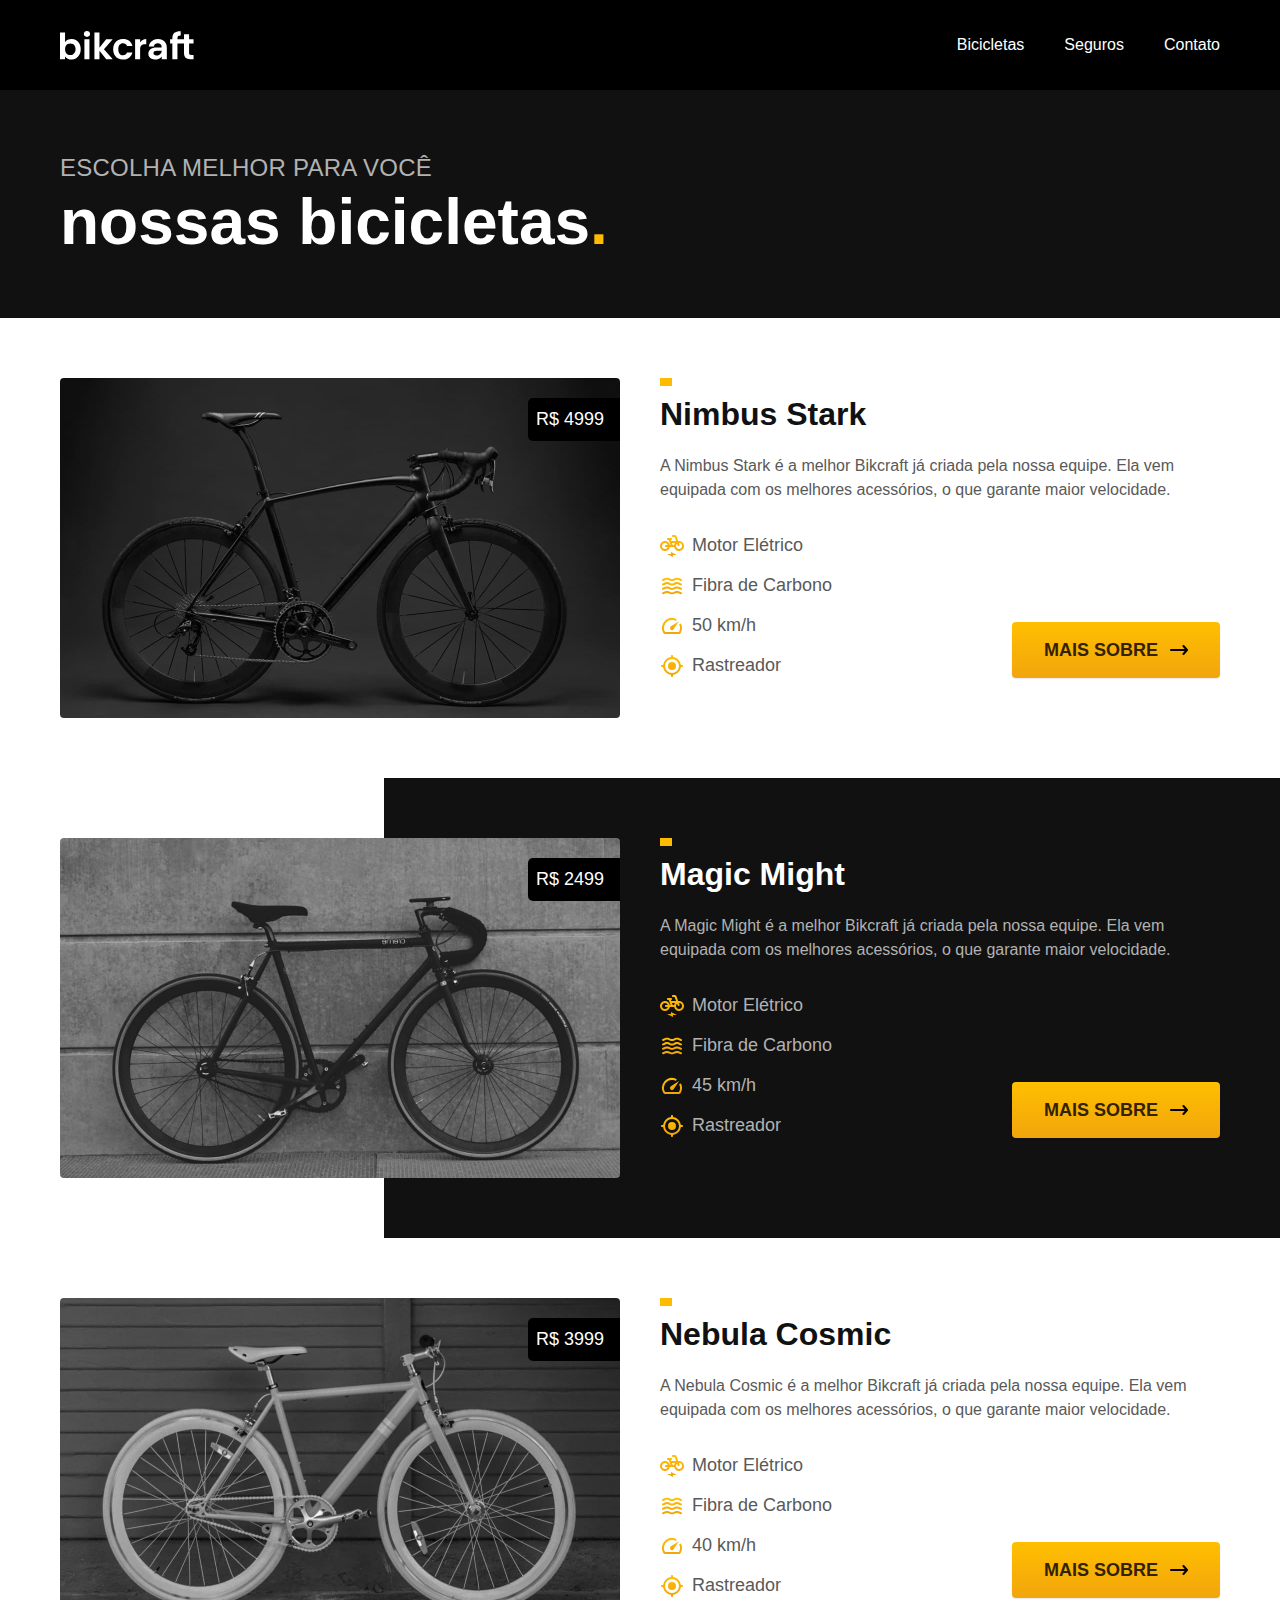
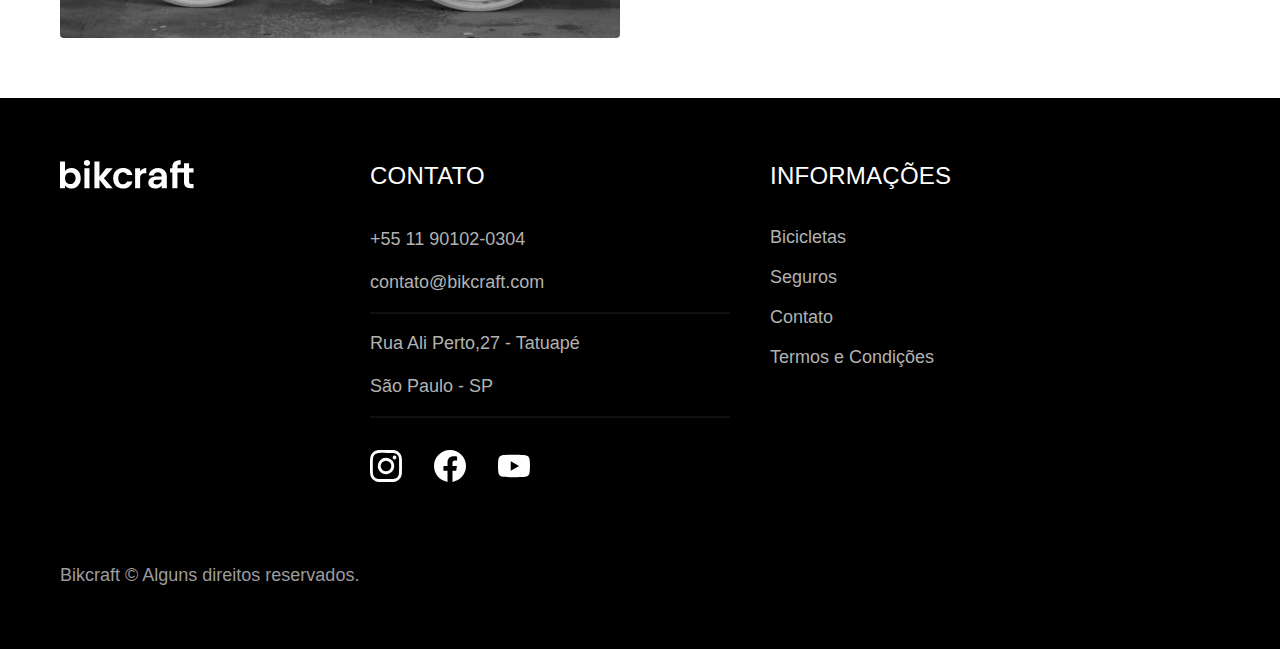
==== bicicletas.html @ 6459005c "pág bicicletas" ====
<!DOCTYPE html>

<html lang="pt-br">

<head>
  <meta charset="UTF-8">
  <meta name="viewport" content="width=device-width, initial-scale=1.0">

  <title>Bicicletas | Bickraft</title>
  <meta name="description" content="Bicicletas.">

  <link rel="stylesheet" href="./css/style.css">
  <!-- 
  <link rel="preconnect" href="https://fonts.googleapis.com">
<link rel="preconnect" href="https://fonts.gstatic.com" crossorigin>
<link href="https://fonts.googleapis.com/css2?family=Merriweather:ital,wght@1,900&family=Poppins:wght@400;600&family=Roboto:wght@400;500&display=swap" rel="stylesheet"> -->
</head>

<body id="bicicletas">
  <header class="header-bg">
    <div class="header container">
      <a href="./index.html">
        <img src="./img/bikcraft.svg" alt="Bikcraft">
      </a>

      <nav aria-label="primaria">
        <ul class="header-menu cor-0">
          <li><a href="./bicicletas.html">Bicicletas</a></li>
          <li><a href="./seguros.html">Seguros</a></li>
          <li><a href="./contato.html">Contato</a></li>
        </ul>
      </nav>
    </div>
  </header>

  <main>
    <div class="titulo-bg">
      <div class="titulo container">
        <p class="font-2-l-b cor-5">Escolha melhor para você</p>
        <h1 class="font-1-xxl cor-0">nossas bicicletas<span class="cor-p1">.</span></h1>
      </div>
    </div>

    <div class="bicicletas container">
      <div class="bicicletas-imagem">
        <img src="./img/bicicletas/nimbus.jpg" alt="bicicleta preta">
        <span class="font-2-m cor-0">R$ 4999</span>
      </div>
      <div class="bicicletas-conteudo">
        <h2 class="font-1-xl">Nimbus Stark</h2>
        <p class="font-2-s cor-8">A Nimbus Stark é a melhor Bikcraft já criada pela nossa equipe. Ela vem equipada com os melhores acessórios, o que garante maior velocidade. </p>
        <ul class="font-1-m cor-8">
          <li><img src="./img/icones/eletrica.svg" alt="">Motor Elétrico</li>
          <li><img src="./img/icones/carbono.svg" alt="">Fibra de Carbono</li>
          <li><img src="./img/icones/velocidade.svg" alt="">50 km/h</li>
          <li><img src="./img/icones/rastreador.svg" alt="">Rastreador</li>
        </ul>
        <a class="botao seta" href="./bicicletas/nimbus.html">Mais Sobre</a>
      </div>
    </div>

    <div class="bicicletas-bg">
      <div class="bicicletas container">
        <div class="bicicletas-imagem">
          <img src="./img/bicicletas/magic.jpg" alt="bicicleta preta">
          <span class="font-2-m cor-0">R$ 2499</span>
        </div>
        <div class="bicicletas-conteudo">
          <h2 class="font-1-xl cor-0">Magic Might</h2>
          <p class="font-2-s cor-5">A Magic Might é a melhor Bikcraft já criada pela nossa equipe. Ela vem equipada com os melhores acessórios, o que garante maior velocidade. </p>
          <ul class="font-1-m cor-5">
            <li><img src="./img/icones/eletrica.svg" alt="">Motor Elétrico</li>
            <li><img src="./img/icones/carbono.svg" alt="">Fibra de Carbono</li>
            <li><img src="./img/icones/velocidade.svg" alt="">45 km/h</li>
            <li><img src="./img/icones/rastreador.svg" alt="">Rastreador</li>
          </ul>
          <a class="botao seta" href="./bicicletas/magic.html">Mais Sobre</a>
        </div>
      </div>
    </div>

    <div class="bicicletas container">
      <div class="bicicletas-imagem">
        <img src="./img/bicicletas/nebula.jpg" alt="bicicleta preta">
        <span class="font-2-m cor-0">R$ 3999</span>
      </div>
      <div class="bicicletas-conteudo">
        <h2 class="font-1-xl">Nebula Cosmic</h2>
        <p class="font-2-s cor-8">A Nebula Cosmic é a melhor Bikcraft já criada pela nossa equipe. Ela vem equipada com os melhores acessórios, o que garante maior velocidade. </p>
        <ul class="font-1-m cor-8">
          <li><img src="./img/icones/eletrica.svg" alt="">Motor Elétrico</li>
          <li><img src="./img/icones/carbono.svg" alt="">Fibra de Carbono</li>
          <li><img src="./img/icones/velocidade.svg" alt="">40 km/h</li>
          <li><img src="./img/icones/rastreador.svg" alt="">Rastreador</li>
        </ul>
        <a class="botao seta" href="./bicicletas/nebula.html">Mais Sobre</a>
      </div>
    </div>

  </main>

  <footer class="footer-bg">
    <div class="footer container">
      <img src="./img/bikcraft.svg" alt="Bikcraft">
      <div class="footer-contato">
        <h3 class="font-2-l-b cor-0">Contato</h3>
        <ul class="font-2-m cor-5">
          <li><a href="tel:+5511901020304">+55 11 90102-0304</a></li>
          <li><a href="mailto:contato@bikcraft.com">contato@bikcraft.com</a></li>
          <li>Rua Ali Perto,27 - Tatuapé</li>
          <li>São Paulo - SP</li>
        </ul>
        <div class="footer-redes">
          <a href="./">
            <img src="./img/redes/instagram.svg" alt="Instagram">
          </a>
          <a href="./">
            <img src="./img/redes/facebook.svg" alt="Facebook">
          </a>
          <a href="./">
            <img src="./img/redes/youtube.svg" alt="Youtube">
          </a>
        </div>
      </div>
      <div class="footer-informacoes">
        <h3 class="font-2-l-b cor-0">Informações</h3>
        <nav>
          <ul class="font-1-m cor-5">
            <li><a href="./bicicletas.html">Bicicletas</a></li>
            <li><a href="./seguros.html">Seguros</a></li>
            <li><a href="./contato.html">Contato</a></li>
            <li><a href="./termos.html">Termos e Condições</a></li>
          </ul>
        </nav>
      </div>
      <p class="footer-copy font-2-m cor-6">Bikcraft © Alguns direitos reservados.</p>
    </div>
  </footer>
</body>

</html>
---- css/style.css ----
@import "./global/global.css";
@import "./utilidades/tipografia.css";
@import "./utilidades/cores.css";

@import "./global/header.css";
@import "./global/footer.css";

/* Utilidades */
@import "./utilidades/componentes.css";

/* Home */
@import "./home/introducao.css";
@import "./home/tecnologia.css";
@import "./home/parceiros.css";
@import "./home/depoimento.css";

/* Bicicletas */
@import "./bicicletas/bicicletas-lista.css";
@import "./bicicletas/bicicletas.css";

/* Seguros */
@import "./seguros/seguros.css";

/* Termos */
@import "./termos/termos.css";
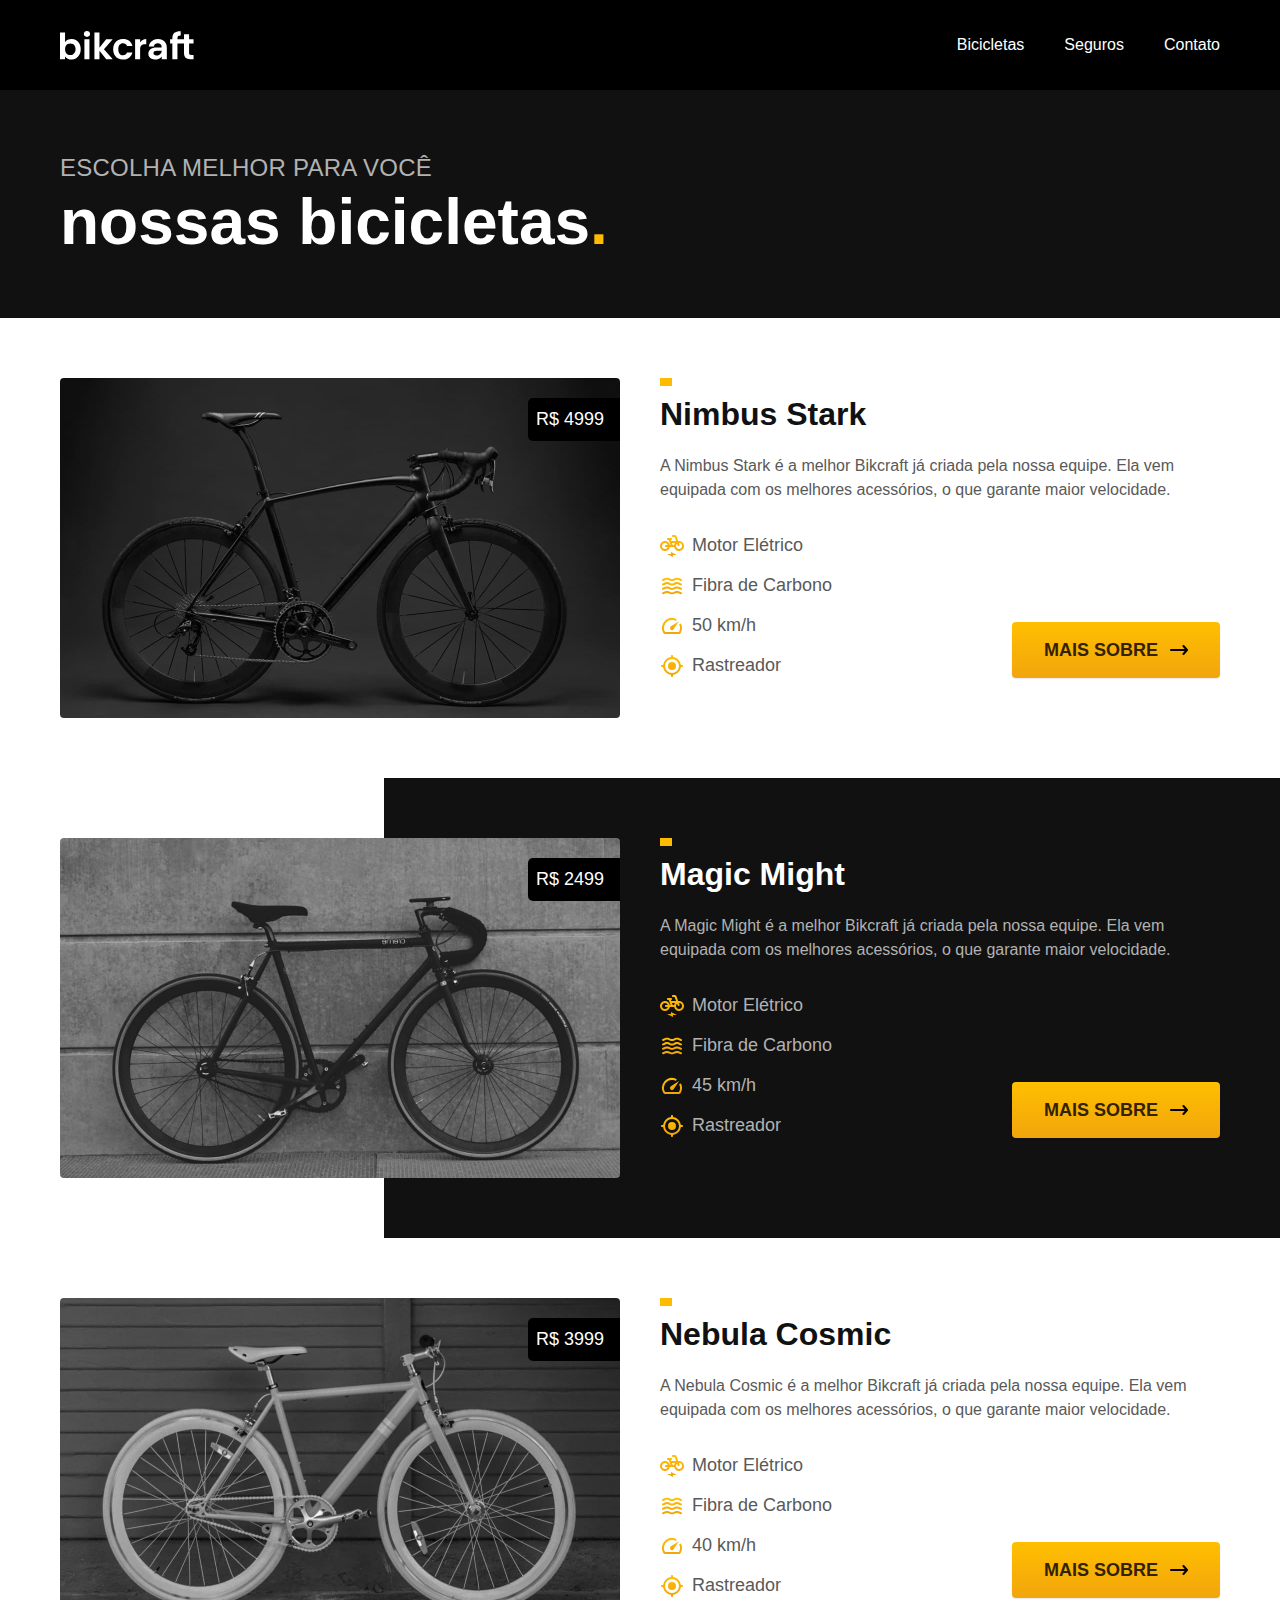
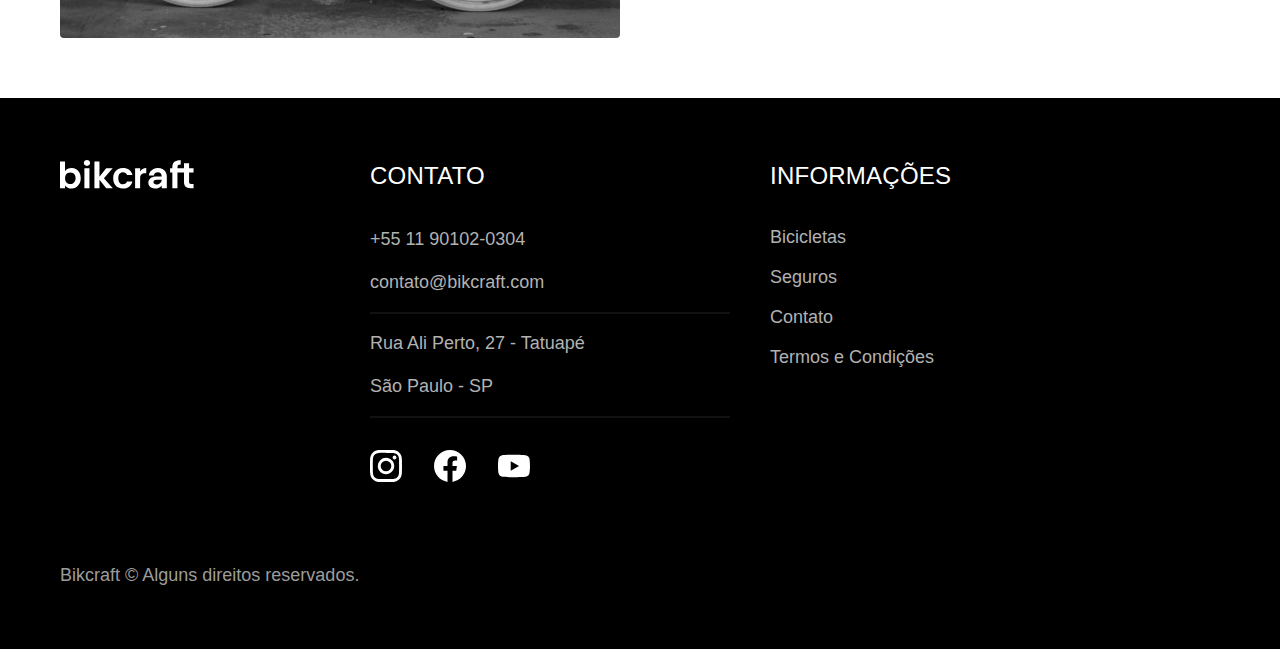
==== commit a3fa7d54: "pag contato + contato.css" ====
--- a/bicicletas.html
+++ b/bicicletas.html
@@ -107,7 +107,7 @@
         <ul class="font-2-m cor-5">
           <li><a href="tel:+5511901020304">+55 11 90102-0304</a></li>
           <li><a href="mailto:contato@bikcraft.com">contato@bikcraft.com</a></li>
-          <li>Rua Ali Perto,27 - Tatuapé</li>
+          <li>Rua Ali Perto, 27 - Tatuapé</li>
           <li>São Paulo - SP</li>
         </ul>
         <div class="footer-redes">
--- a/css/style.css
+++ b/css/style.css
@@ -7,6 +7,7 @@
 
 /* Utilidades */
 @import "./utilidades/componentes.css";
+@import "./utilidades/formulario.css";
 
 /* Home */
 @import "./home/introducao.css";
@@ -18,8 +19,18 @@
 @import "./bicicletas/bicicletas-lista.css";
 @import "./bicicletas/bicicletas.css";
 
+/* Bicicleta */
+@import "./bicicleta/bicicleta.css";
+@import "./bicicleta/seguro.css";
+
 /* Seguros */
 @import "./seguros/seguros.css";
+@import "./seguros/vantagens.css";
+@import "./seguros/perguntas.css";
+
+/* Contato */
+@import "./contato/contato.css";
+@import "./contato/lojas.css";
 
 /* Termos */
 @import "./termos/termos.css";
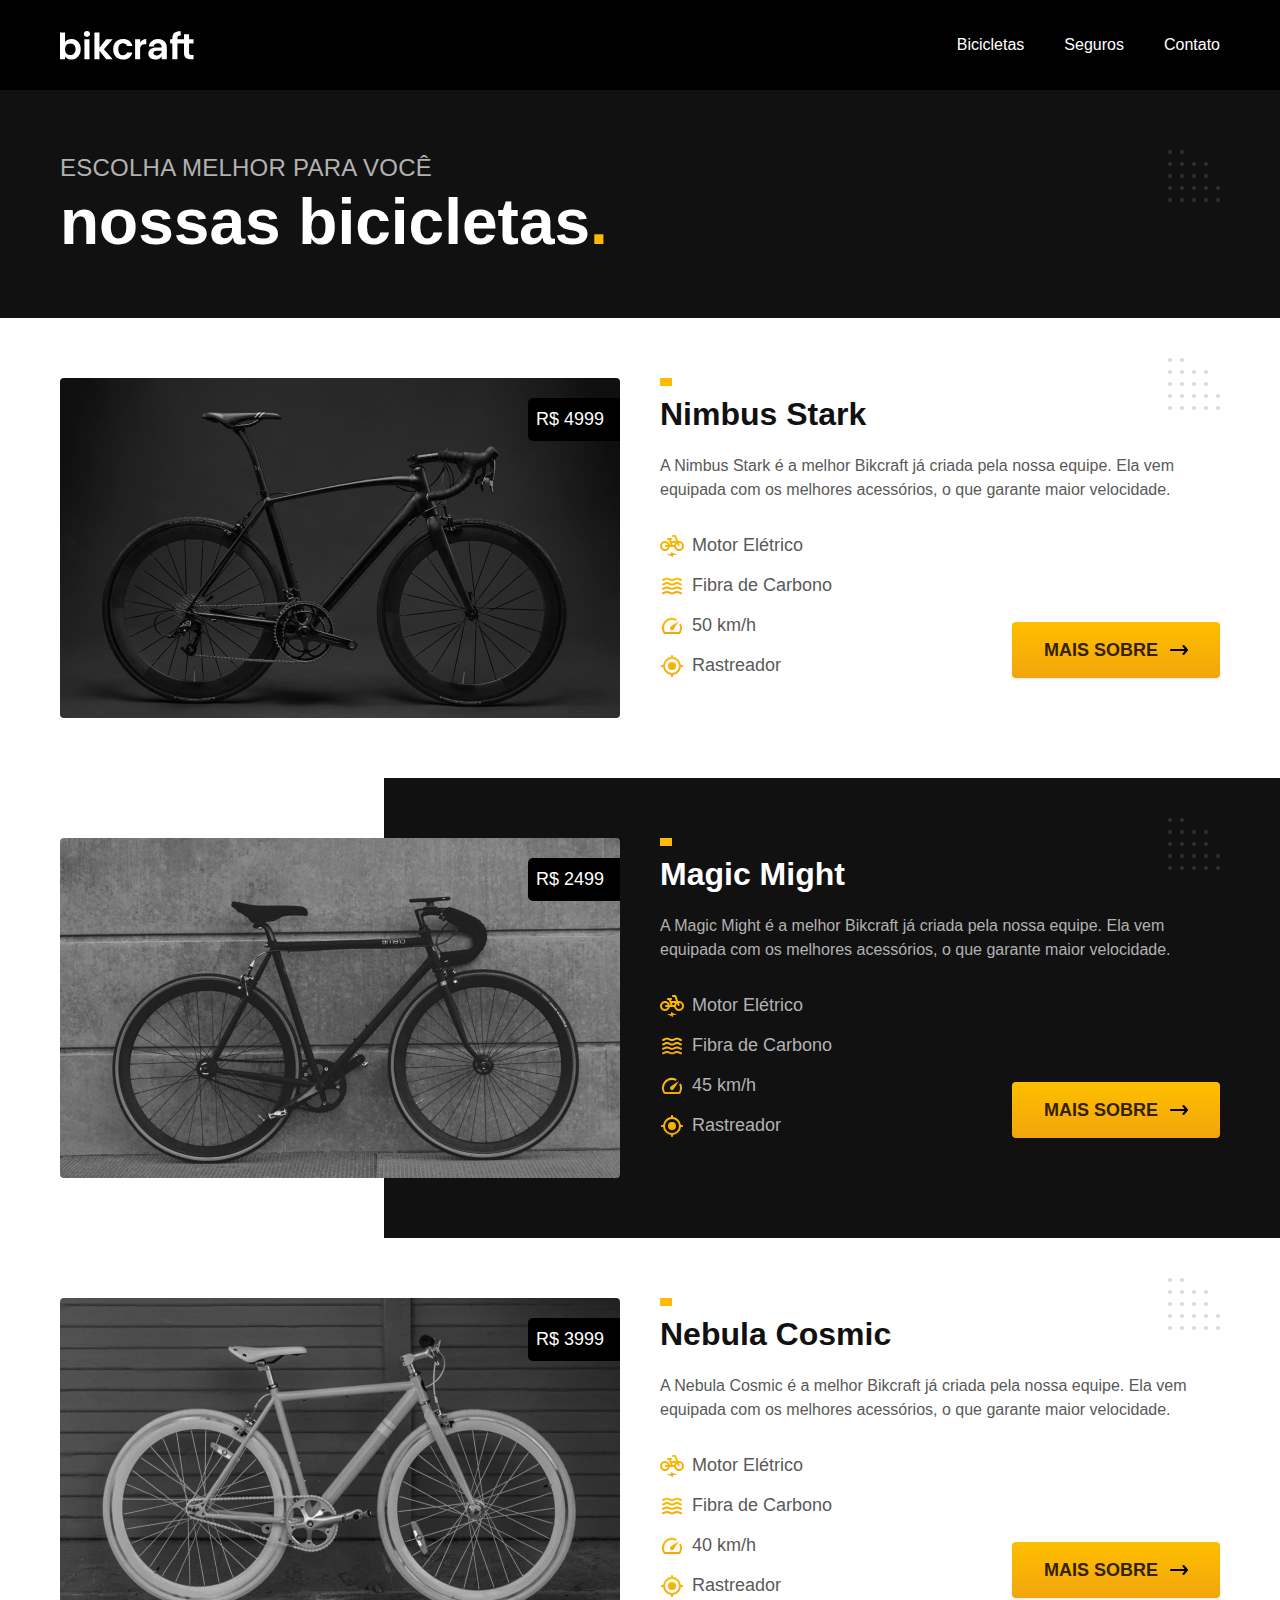
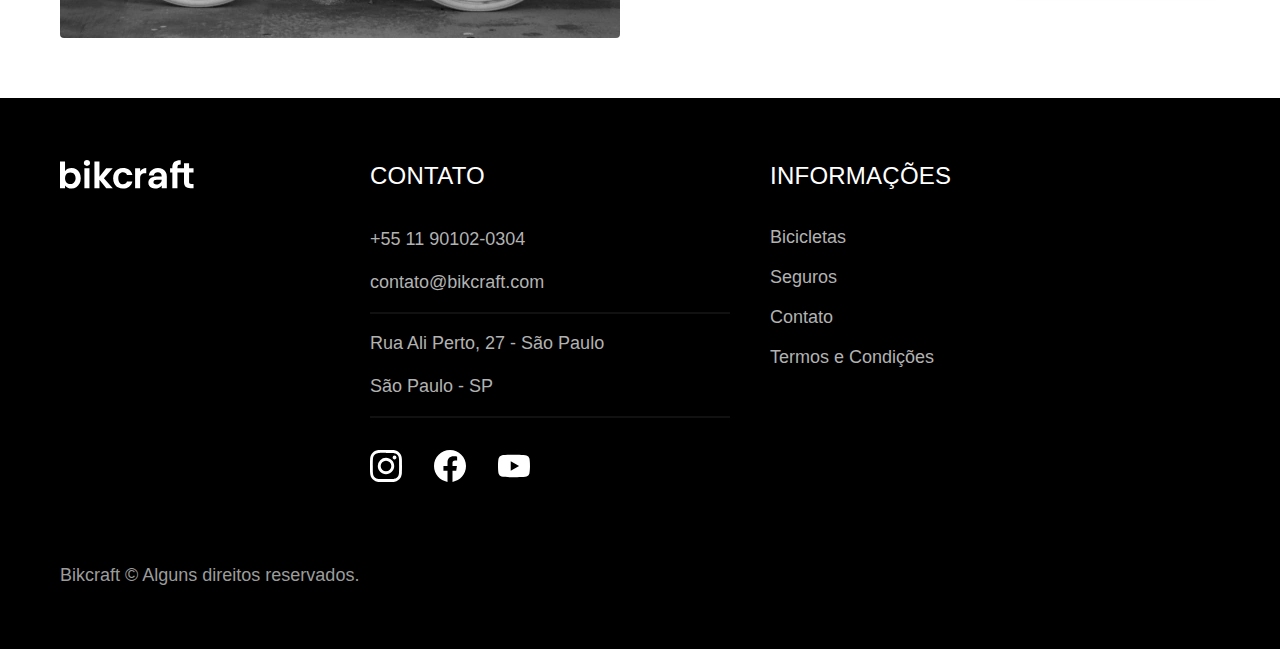
==== commit 29011528: "add width e height nas imgs" ====
--- a/bicicletas.html
+++ b/bicicletas.html
@@ -9,6 +9,7 @@
   <title>Bicicletas | Bickraft</title>
   <meta name="description" content="Bicicletas.">
 
+  <link rel="preload" href="./css/style.css" as="style">
   <link rel="stylesheet" href="./css/style.css">
   <!-- 
   <link rel="preconnect" href="https://fonts.googleapis.com">
@@ -20,7 +21,7 @@
   <header class="header-bg">
     <div class="header container">
       <a href="./index.html">
-        <img src="./img/bikcraft.svg" alt="Bikcraft">
+        <img src="./img/bikcraft.svg" width="136" height="32" alt="Bikcraft">
       </a>
 
       <nav aria-label="primaria">
@@ -43,17 +44,17 @@
 
     <div class="bicicletas container">
       <div class="bicicletas-imagem">
-        <img src="./img/bicicletas/nimbus.jpg" alt="bicicleta preta">
+        <img src="./img/bicicletas/nimbus.jpg" width="1120" height="680" alt="bicicleta preta">
         <span class="font-2-m cor-0">R$ 4999</span>
       </div>
       <div class="bicicletas-conteudo">
         <h2 class="font-1-xl">Nimbus Stark</h2>
         <p class="font-2-s cor-8">A Nimbus Stark é a melhor Bikcraft já criada pela nossa equipe. Ela vem equipada com os melhores acessórios, o que garante maior velocidade. </p>
         <ul class="font-1-m cor-8">
-          <li><img src="./img/icones/eletrica.svg" alt="">Motor Elétrico</li>
-          <li><img src="./img/icones/carbono.svg" alt="">Fibra de Carbono</li>
-          <li><img src="./img/icones/velocidade.svg" alt="">50 km/h</li>
-          <li><img src="./img/icones/rastreador.svg" alt="">Rastreador</li>
+          <li><img src="./img/icones/eletrica.svg" width="32" height="32" alt="">Motor Elétrico</li>
+          <li><img src="./img/icones/carbono.svg" width="32" height="32" alt="">Fibra de Carbono</li>
+          <li><img src="./img/icones/velocidade.svg" width="32" height="32" alt="">50 km/h</li>
+          <li><img src="./img/icones/rastreador.svg" width="32" height="32" alt="">Rastreador</li>
         </ul>
         <a class="botao seta" href="./bicicletas/nimbus.html">Mais Sobre</a>
       </div>
@@ -62,17 +63,17 @@
     <div class="bicicletas-bg">
       <div class="bicicletas container">
         <div class="bicicletas-imagem">
-          <img src="./img/bicicletas/magic.jpg" alt="bicicleta preta">
+          <img src="./img/bicicletas/magic.jpg" width="1120" height="680" alt="bicicleta preta">
           <span class="font-2-m cor-0">R$ 2499</span>
         </div>
         <div class="bicicletas-conteudo">
           <h2 class="font-1-xl cor-0">Magic Might</h2>
           <p class="font-2-s cor-5">A Magic Might é a melhor Bikcraft já criada pela nossa equipe. Ela vem equipada com os melhores acessórios, o que garante maior velocidade. </p>
           <ul class="font-1-m cor-5">
-            <li><img src="./img/icones/eletrica.svg" alt="">Motor Elétrico</li>
-            <li><img src="./img/icones/carbono.svg" alt="">Fibra de Carbono</li>
-            <li><img src="./img/icones/velocidade.svg" alt="">45 km/h</li>
-            <li><img src="./img/icones/rastreador.svg" alt="">Rastreador</li>
+            <li><img src="./img/icones/eletrica.svg" width="32" height="32" alt="">Motor Elétrico</li>
+            <li><img src="./img/icones/carbono.svg" width="32" height="32" alt="">Fibra de Carbono</li>
+            <li><img src="./img/icones/velocidade.svg" width="32" height="32" alt="">45 km/h</li>
+            <li><img src="./img/icones/rastreador.svg" width="32" height="32" alt="">Rastreador</li>
           </ul>
           <a class="botao seta" href="./bicicletas/magic.html">Mais Sobre</a>
         </div>
@@ -88,10 +89,10 @@
         <h2 class="font-1-xl">Nebula Cosmic</h2>
         <p class="font-2-s cor-8">A Nebula Cosmic é a melhor Bikcraft já criada pela nossa equipe. Ela vem equipada com os melhores acessórios, o que garante maior velocidade. </p>
         <ul class="font-1-m cor-8">
-          <li><img src="./img/icones/eletrica.svg" alt="">Motor Elétrico</li>
-          <li><img src="./img/icones/carbono.svg" alt="">Fibra de Carbono</li>
-          <li><img src="./img/icones/velocidade.svg" alt="">40 km/h</li>
-          <li><img src="./img/icones/rastreador.svg" alt="">Rastreador</li>
+          <li><img src="./img/icones/eletrica.svg" width="32" height="32" alt="">Motor Elétrico</li>
+          <li><img src="./img/icones/carbono.svg" width="32" height="32" alt="">Fibra de Carbono</li>
+          <li><img src="./img/icones/velocidade.svg" width="32" height="32" alt="">40 km/h</li>
+          <li><img src="./img/icones/rastreador.svg" width="32" height="32" alt="">Rastreador</li>
         </ul>
         <a class="botao seta" href="./bicicletas/nebula.html">Mais Sobre</a>
       </div>
@@ -101,24 +102,23 @@
 
   <footer class="footer-bg">
     <div class="footer container">
-      <img src="./img/bikcraft.svg" alt="Bikcraft">
+      <img src="./img/bikcraft.svg" width="136" height="32" alt="Bikcraft">
       <div class="footer-contato">
         <h3 class="font-2-l-b cor-0">Contato</h3>
         <ul class="font-2-m cor-5">
           <li><a href="tel:+5511901020304">+55 11 90102-0304</a></li>
           <li><a href="mailto:contato@bikcraft.com">contato@bikcraft.com</a></li>
-          <li>Rua Ali Perto, 27 - Tatuapé</li>
+          <li>Rua Ali Perto, 27 - São Paulo</li>
           <li>São Paulo - SP</li>
         </ul>
         <div class="footer-redes">
           <a href="./">
-            <img src="./img/redes/instagram.svg" alt="Instagram">
+            <img src="./img/redes/instagram.svg" width="32" height="32" alt="Instagram"> </a>
+          <a href="./">
+            <img src="./img/redes/facebook.svg" width="32" height="32" alt="Facebook">
           </a>
           <a href="./">
-            <img src="./img/redes/facebook.svg" alt="Facebook">
-          </a>
-          <a href="./">
-            <img src="./img/redes/youtube.svg" alt="Youtube">
+            <img src="./img/redes/youtube.svg" width="32" height="32" alt="Youtube">
           </a>
         </div>
       </div>
--- a/css/style.css
+++ b/css/style.css
@@ -32,5 +32,8 @@
 @import "./contato/contato.css";
 @import "./contato/lojas.css";
 
+/* Orcamento */
+@import "./orcamento/orcamento.css";
+
 /* Termos */
 @import "./termos/termos.css";
--- a/css/style.css
+++ b/css/style.css
@@ -32,5 +32,8 @@
 @import "./contato/contato.css";
 @import "./contato/lojas.css";
 
+/* Orcamento */
+@import "./orcamento/orcamento.css";
+
 /* Termos */
 @import "./termos/termos.css";
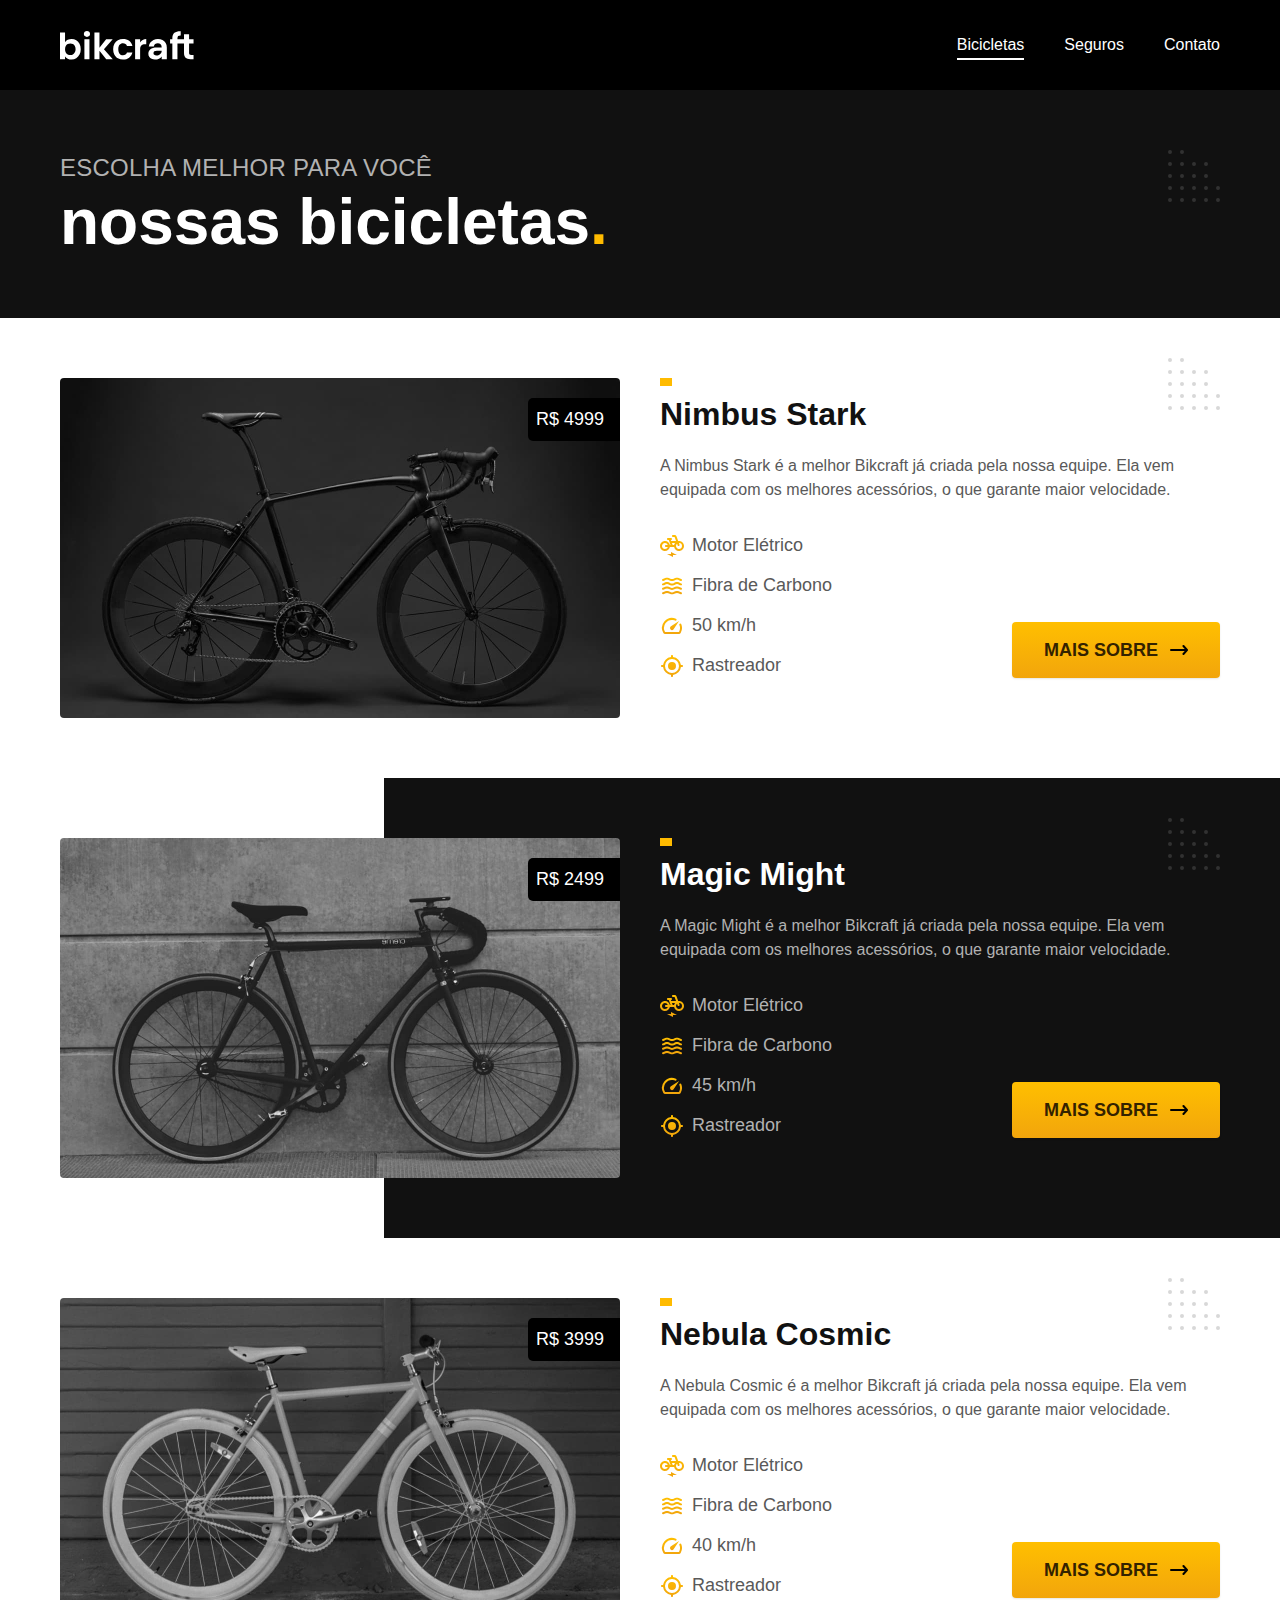
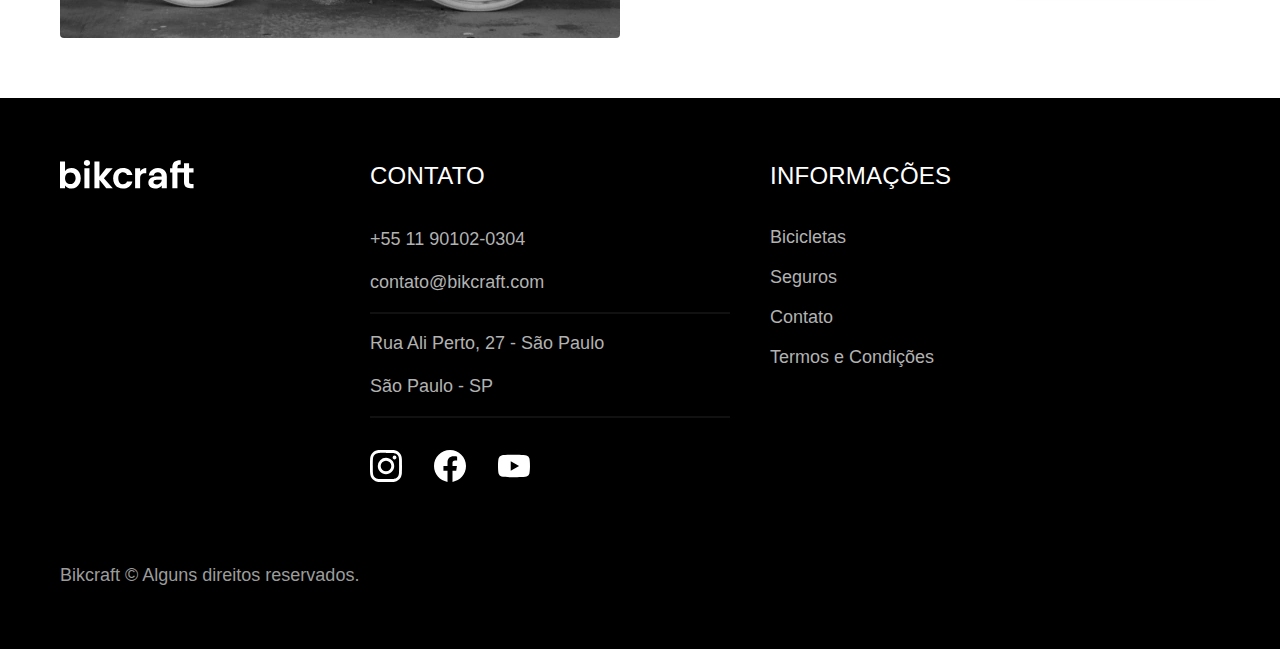
==== commit 94e6503d: "add js em todas as pags + js no ::after dos links do header-menu" ====
--- a/bicicletas.html
+++ b/bicicletas.html
@@ -136,6 +136,7 @@
       <p class="footer-copy font-2-m cor-6">Bikcraft © Alguns direitos reservados.</p>
     </div>
   </footer>
+  <script src="./js/script.js"></script>
 </body>
 
 </html>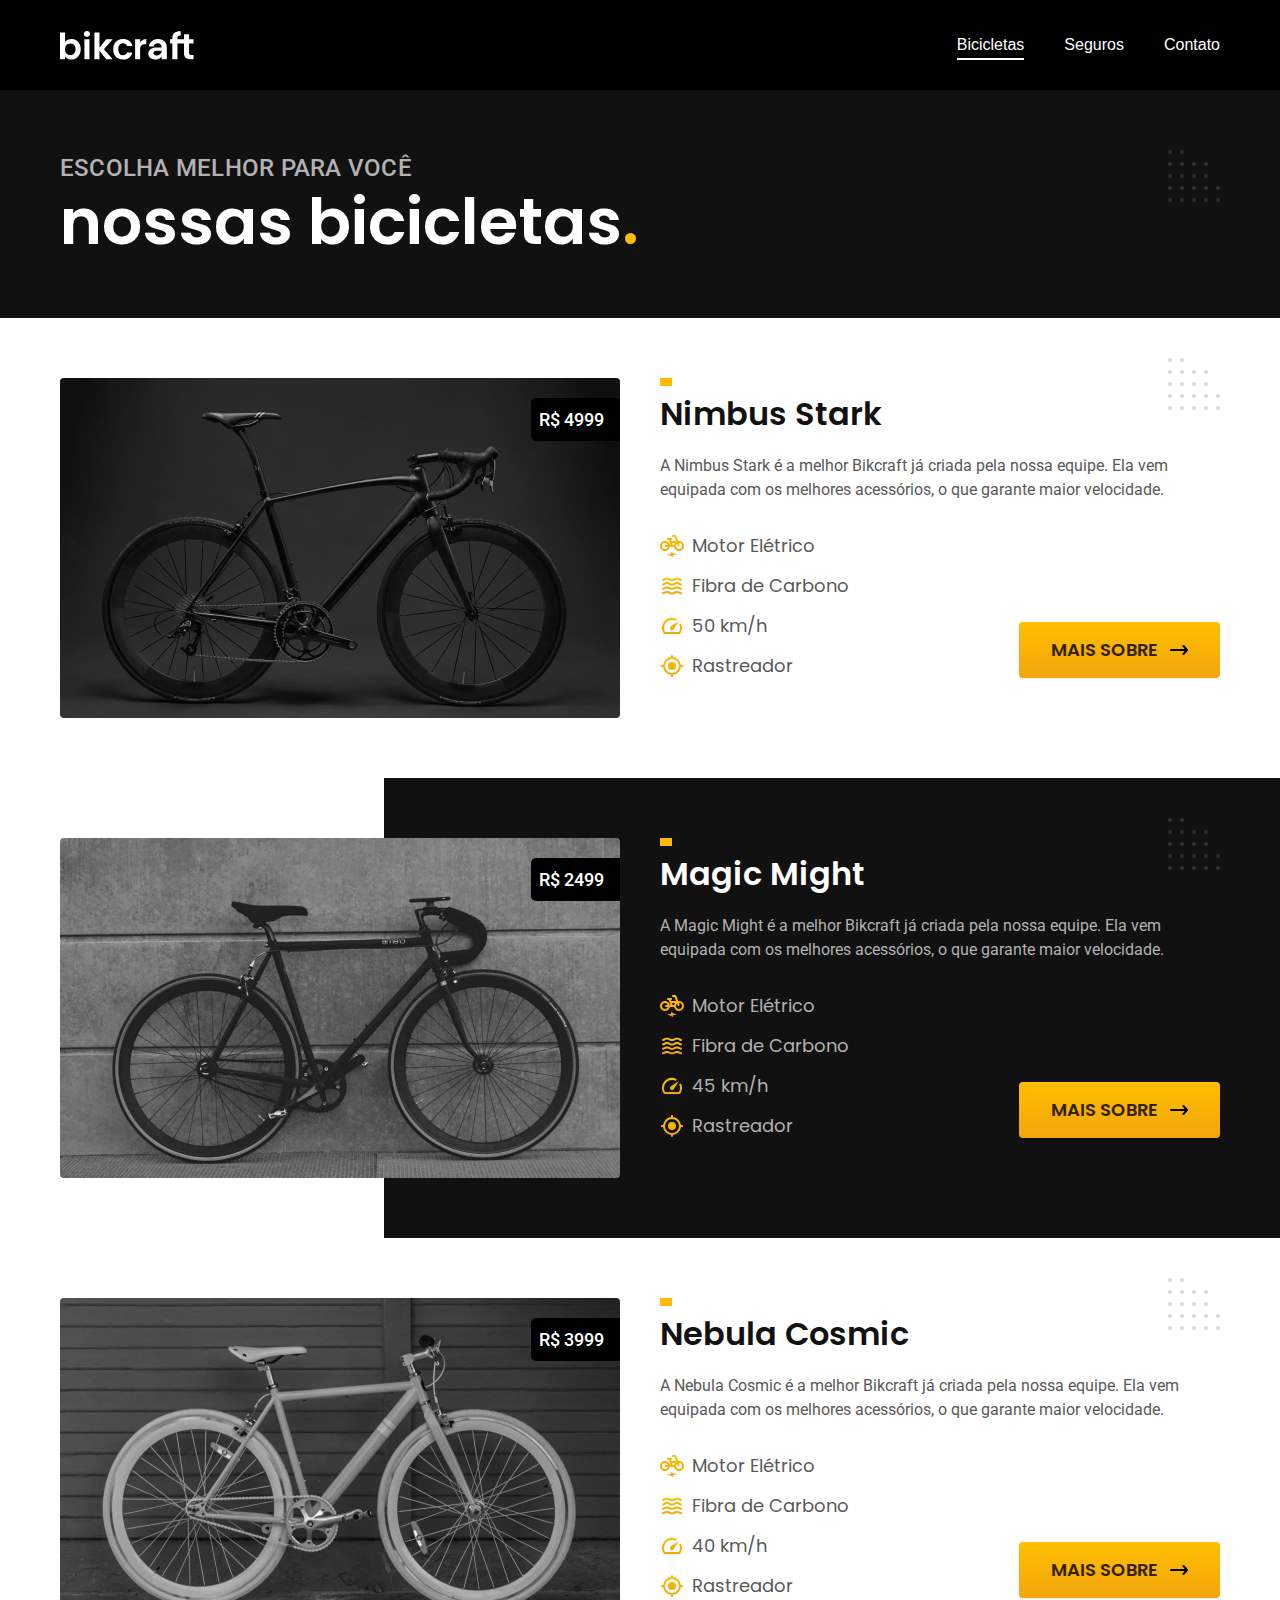
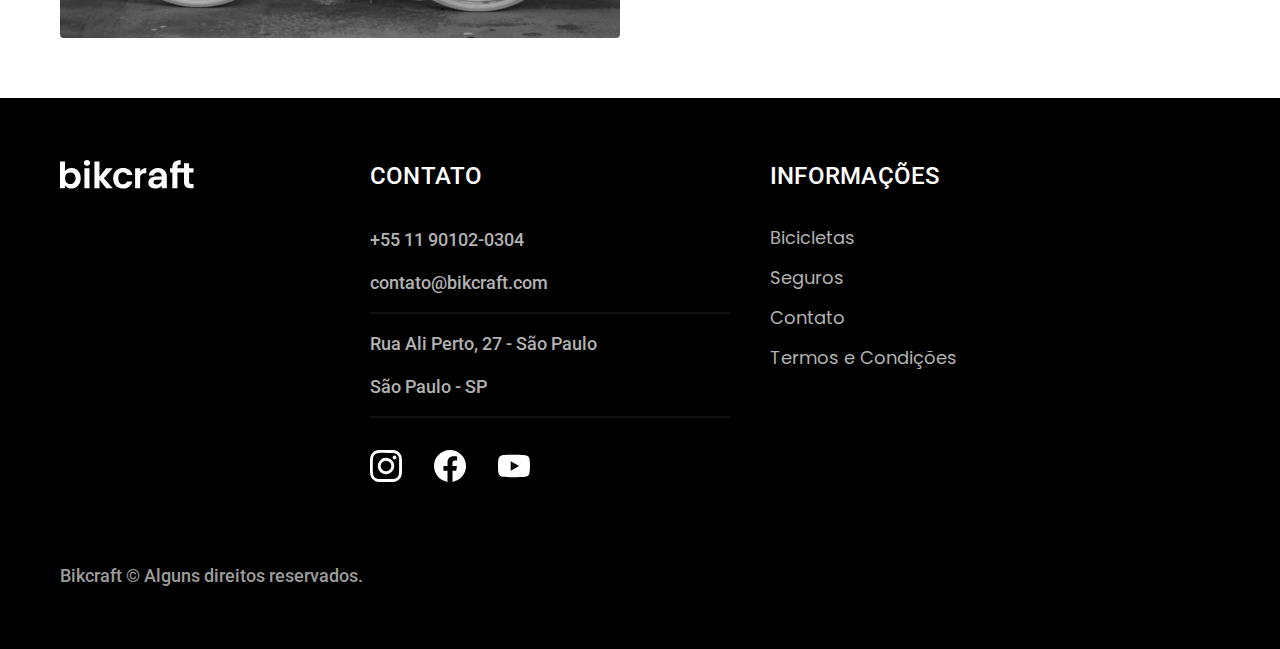
==== commit 5bf4f572: "otimizado para producao" ====
--- a/bicicletas.html
+++ b/bicicletas.html
@@ -9,12 +9,14 @@
   <title>Bicicletas | Bickraft</title>
   <meta name="description" content="Bicicletas.">
 
-  <link rel="preload" href="./css/style.css" as="style">
-  <link rel="stylesheet" href="./css/style.css">
-  <!-- 
+  <link rel="icon" href="./favicon.svg" type="image/svg+xml">
+  <link rel="preload" href="./css/style.min.css" as="style">
+  <link rel="stylesheet" href="./css/style.min.css">
+  <script>document.documentElement.classList.add('js');</script>
+
   <link rel="preconnect" href="https://fonts.googleapis.com">
-<link rel="preconnect" href="https://fonts.gstatic.com" crossorigin>
-<link href="https://fonts.googleapis.com/css2?family=Merriweather:ital,wght@1,900&family=Poppins:wght@400;600&family=Roboto:wght@400;500&display=swap" rel="stylesheet"> -->
+  <link rel="preconnect" href="https://fonts.gstatic.com" crossorigin>
+  <link href="https://fonts.googleapis.com/css2?family=Merriweather:ital,wght@1,900&family=Poppins:wght@400;600&family=Roboto:wght@400;500&display=swap" rel="stylesheet">
 </head>
 
 <body id="bicicletas">
--- a/css/style.min.css
+++ b/css/style.min.css
@@ -0,0 +1 @@
+body{margin:0;font-family:Arial,Helvetica,sans-serif;color:#111}blockquote,dd,h1,h2,h3,h4,p,ul{margin:0}ul{padding:0;list-style:none}a{text-decoration:none;color:inherit}img{max-width:100%;display:block;height:auto}img[src$=".jpg"]{border-radius:4px}.font-1-xs{font:600 0.75rem/1.333 Poppins,sans-serif}.font-1-s{font:400 1rem/1.5 Poppins,sans-serif}.font-1-m,.font-1-m-b{font:400 1.125rem/1.333 Poppins,sans-serif}.font-1-m-b{font-weight:600}.font-1-l{font:400 1.5rem/1.5 Poppins,sans-serif}.font-1-xl{font:600 2rem/1.25 Poppins,sans-serif}.font-1-xxl{font:600 4rem/1.125 Poppins,sans-serif}.font-2-xs{font:400 0.875rem/1.333 Roboto,sans-serif}.font-2-s{font:400 1rem/1.5 Roboto,sans-serif}.font-2-m{font:500 1.125rem/1.5 Roboto,sans-serif}.font-2-l,.font-2-l-b{font:400 1.5rem/1.5 Roboto,sans-serif}.font-2-l-b{font-weight:500;letter-spacing:.015rem;text-transform:uppercase}.font-2-xl{font:500 2rem/1.25 Roboto,sans-serif}@media (max-width:1200px){.font-1-xxl{font-size:3rem}.font-2-l,.font-2-l-b{font-size:1.125rem}}@media (max-width:800px){.font-1-xxl{font-size:2rem}.font-1-xl,.font-2-xl{font-size:1.5rem}}:root{--cor-0:#ffffff;--cor-1:#f7f7f7;--cor-2:#ededed;--cor-3:#dedede;--cor-4:#cccccc;--cor-5:#b2b2b2;--cor-6:#9c9c9c;--cor-7:#707070;--cor-8:#595959;--cor-9:#404040;--cor-10:#2e2e2e;--cor-11:#111111;--cor-12:#000000;--cor-p1:#ffbb00;--cor-p2:#e5a40b;--cor-p3:#a66f00;--cor-p4:#664400;--cor-p5:#332200}.cor-0{color:var(--cor-0)}.cor-1{color:var(--cor-1)}.cor-2{color:var(--cor-2)}.cor-3{color:var(--cor-3)}.cor-4{color:var(--cor-4)}.cor-5{color:var(--cor-5)}.cor-6{color:var(--cor-6)}.cor-7{color:var(--cor-7)}.cor-8{color:var(--cor-8)}.cor-9{color:var(--cor-9)}.cor-10{color:var(--cor-10)}.cor-11{color:var(--cor-11)}.cor-12{color:var(--cor-12)}.cor-p1{color:var(--cor-p1)}.cor-p2{color:var(--cor-p2)}.cor-p3{color:var(--cor-p3)}.cor-p4{color:var(--cor-p4)}.cor-p5{color:var(--cor-p5)}.js .fadeInDown{transform:translate3d(0,-20px,0)}.js .fadeInUp{transform:translate3d(0,20px,0)}.js .fadeInRight{transform:translate3d(20px,0,0)}.js .fadeInLeft{transform:translate3d(-20px,0,0)}.js [data-anime]{opacity:0}.js .anime{opacity:1;transform:none;transition:transform .8s,opacity .8s}.header-bg{background-color:var(--cor-12)}.header{display:flex;flex-wrap:wrap;gap:20px;justify-content:space-between;align-items:center;padding-top:20px;padding-bottom:20px}.header-menu{display:flex;gap:40px;flex-wrap:wrap}.header-menu a{padding:16px 0;display:inline-block;position:relative}.header-menu a::after{content:"";display:block;height:2px;width:0%;background:var(--cor-0);margin-top:4px;transition:.3s;position:absolute}.header-menu a.ativo::after,.header-menu a:hover::after{width:100%}@media (max-width:800px){.header-menu{gap:20px}.header-menu a{background:var(--cor-11);padding:12px 16px;border-radius:4px}.header-menu a:hover{background-color:var(--cor-10)}.header-menu a::after{display:none}}@media (max-width:600px){.header-menu{gap:12px}.header-menu a{padding:8px 12px;font-size:14px}}.footer-bg{background-color:var(--cor-12)}.footer{display:grid;grid-template-columns:3fr 4fr 5fr;gap:40px;padding-top:60px;padding-bottom:60px}.footer h3{margin-bottom:32px}.footer-contato ul{margin-bottom:32px}.footer-contato li:nth-child(2n):after{content:"";display:block;max-width:360px;height:2px;background:var(--cor-11);margin-top:16px}.footer li{margin-bottom:16px}.footer-redes{display:flex;gap:32px}.footer a:hover{color:var(--cor-0)}.footer-copy{grid-column:1/-1;margin-top:40px}@media (max-width:800px){.footer>img{display:none}.footer{grid-template-columns:1fr 1fr}}@media (max-width:600px){.footer{grid-template-columns:1fr;gap:60px}.footer-copy{margin-top:0}}.container{box-sizing:border-box;max-width:1200px;padding-left:20px;padding-right:20px;margin-left:auto;margin-right:auto}.botao{display:inline-block;padding:16px 32px;background:linear-gradient(#ffbf00,#f2a50c);border-radius:4px;box-shadow:0 1px 2px rgba(0,0,0,.1);text-transform:uppercase;color:var(--cor-p5);font:600 1.125rem/1.35 Poppins,sans-serif;max-width:max-content;border:none;cursor:pointer}.botao:hover{background:linear-gradient(#ffb60d,#e59317)}.botao.secundario{background:var(--cor-10);color:var(--cor-2)}.botao.secundario:hover{background:var(--cor-9)}.botao.seta{display:flex;align-items:center}.botao.seta::after{content:"";display:inline-block;width:18px;height:10px;margin-left:12px;background:url("../img/icones/seta.svg");transition:transform .2s}.botao.seta:hover::after{transform:translateX(4px)}@media (max-width:600px){.botao{padding:12px 16px;font-size:1rem}}.link{display:inline-block;color:var(--cor-p1);font:500 1.5rem/1.5 Poppins,sans-serif;text-transform:uppercase;position:relative}.link::after{content:"";display:block;width:100%;height:3px;background-color:currentColor;position:absolute}.link:hover{color:var(--cor-0)}.titulo-bg{padding-top:60px;padding-bottom:60px;background-color:var(--cor-11)}.titulo{background:url("../img/dec/top-right.svg") no-repeat top right 20px}.tituto p{margin-bottom:4px}@media (max-width:800px){.titulo-bg{padding-top:40px;padding-bottom:40px}.titulo p{font-size:1rem;text-transform:lowercase;font-weight:400}}.form{display:grid;grid-template-columns:1fr 1fr;gap:20px}.form label{display:block;font:400 1rem/1.5 Poppins,sans-serif;margin-bottom:4px}.form .col-2{grid-column:span 2}.form input[type=email],.form input[type=text],.form textarea{font:400 1rem/1.5 "Roboto, sans-serif";background:var(--cor-1);border:1px solid var(--cor-2);padding:12px;border-radius:4px;width:100%;box-sizing:border-box}.form input[type=email]:focus,.form input[type=text]:focus,.form textarea:focus{outline:0;border-color:var(--cor-p1);background-color:var(--cor-0);box-shadow:0 0 0 2px #fea}@media (max-width:600px){.form{grid-template-columns:1fr}.form .col-2{grid-column:1}}.introducao-bg{background:var(--cor-12) url(../img/dec/bottom-left.svg) no-repeat bottom 160px left 20px;box-shadow:inset 0 -120px var(--cor-0)}.introducao{display:grid;grid-template-columns:1fr 1fr;gap:0 40px}.introducao-conteudo{align-self:end;padding-bottom:200px}.introducao img{width:100%;height:100%;object-fit:cover;border-radius:4px}.introducao h1{margin-bottom:32px}.introducao p{margin-bottom:20px}@media (max-width:800px){.introducao-bg{background-color:var(--cor-11);padding-top:40px;box-shadow:inset 0 -60px var(--cor-0)}.introducao{grid-template-columns:1fr;gap:32px}.introducao-conteudo{padding-bottom:0}.introducao h1{margin-bottom:16px}.introducao img{height:300px;width:100%}}.tecnologia-bg{background-color:var(--cor-11);box-shadow:inset 0 80px var(--cor-0),inset 0 -80px var(--cor-0)}.tecnologia{display:grid;grid-template-columns:1fr 1fr}.tecnologia-imagem img{width:100%;height:100%;object-fit:cover;object-position:left}.tecnologia-conteudo{padding-top:160px;padding-bottom:160px}.tecnologia-conteudo>span{display:block;margin-bottom:20px}.tecnologia-conteudo h2{margin-bottom:32px}.tecnologia-conteudo>p{margin-bottom:20px}.tecnologia-conteudo a{margin-bottom:80px}.tecnologia-vantagens{display:flex;gap:40px}.tecnologia-vantagens h3{margin-bottom:8px;width:max-content}.tecnologia-vantagens img{width:24px;margin-bottom:8px}@media (max-width:800px){.tecnologia-bg{box-shadow:initial}.tecnologia{grid-template-columns:1fr}.tecnologia-conteudo{padding-top:60px;padding-bottom:60px}.tecnologia-imagem{display:none}.tecnologia-conteudo a{margin-bottom:60px}}@media (max-width:600px){.tecnologia-vantagens{flex-direction:column}}.parceiros{padding-top:60px;padding-bottom:120px}.parceiros h2{margin-bottom:60px}.parceiros ul{padding:0 20px;max-width:1400px;display:grid;grid-template-columns:repeat(4,1fr);margin:0 auto}.parceiros li{display:flex;padding:32px;border-left:2px solid var(--cor-2)}.parceiros img{margin:auto}.parceiros li:first-child,.parceiros li:nth-child(5){border-left:none}.parceiros li:nth-child(n+5){border-top:2px solid var(--cor-2)}@media (max-width:800px){.parceiros{padding-bottom:60px}.parceiros li{padding:20px}.parceiros h2{margin:20px}.parceiros ul{grid-template-columns:repeat(2,1fr)}.parceiros li:nth-child(n+3){border-top:2px solid var(--cor-2)}.parceiros li:nth-child(odd){border-left:none}}.depoimento{display:grid;grid-template-columns:1fr 1fr;background-color:var(--cor-p1);overflow:hidden}.depoimento img{width:100%;height:100%;object-fit:cover;border-radius:0}.depoimento-conteudo{padding:40px 40px 80px 80px;align-self:end;background:url("../img/dec/bottom-right-p.svg") no-repeat bottom 40px right 40px}.depoimento-conteudo p{max-width:32ch;font-family:Merriweather,serif;font-style:italic;font-weight:900;margin-bottom:32px;position:relative}.depoimento p::after,.depoimento p::before{font-size:5rem;color:var(--cor-p2);position:absolute}.depoimento p::before{content:"“";left:-50px;top:-20px}.depoimento p::after{content:"”"}@media (min-width:1200px){.depoimento img{max-height:520px}}@media (max-width:800px){.depoimento{grid-template-columns:1fr;text-align:center}.depoimento img{max-height:200px}.depoimento-conteudo{padding:40px 20px;justify-self:center}}.bicicletas-lista{padding-top:60px;padding-bottom:120px}.bicicletas-lista h2{margin-bottom:40px}.bicicletas-lista ul{display:flex;gap:40px;padding:0 20px 20px 20px;max-width:1400px;margin-left:auto;margin-right:auto;overflow-x:auto}#bicicleta .bicicletas-lista ul{padding:0 0 20px 0}.bicicletas-lista li{flex:1;min-width:280px}.bicicletas-lista a{display:block}.bicicletas-lista img{margin-bottom:16px}.bicicletas-lista h3{margin-bottom:8px;display:flex;align-items:center}.bicicletas-lista h3::before{content:"";display:inline-block;height:8px;width:12px;margin-right:8px;background-color:var(--cor-p1);transition:width .2s}.bicicletas-lista a:hover h3::before{width:24px}.bicicletas-lista li span{padding-left:20px}@media (max-width:800px){.bicicletas-lista{padding-bottom:60px}.bicicletas-lista ul{gap:20px}}.bicicletas-bg{background:linear-gradient(to right,var(--cor-0) 30%,var(--cor-11) 0)}.bicicletas{display:grid;grid-template-columns:1fr 1fr;gap:40px;padding-top:60px;padding-bottom:60px;background:url("../img/dec/top-right.svg") no-repeat top 40px right 20px}.bicicletas-imagem{display:grid}.bicicletas-imagem img{grid-area:1/1}.bicicletas-imagem span{grid-area:1/1;place-self:start end;margin-top:20px;background-color:var(--cor-12);display:inline-block;padding:8px 16px 8px 8px;border-radius:5px 0 0 5px}.bicicletas-conteudo{display:grid;grid-template-columns:1fr auto;align-content:start}.bicicletas h2,.bicicletas p{grid-column:1/-1}.bicicletas h2{margin-bottom:20px}.bicicletas h2::before{content:"";display:block;width:12px;height:8px;background-color:var(--cor-p1);margin-bottom:8px}.bicicletas p{margin-bottom:32px}.bicicletas a{place-self:end}.bicicletas li{display:flex;align-items:center}.bicicletas ul{display:grid;gap:16px}.bicicletas-conteudo img{width:24px;margin-right:8px}@media (max-width:800px){.bicicletas-bg{background:var(--cor-11)}.bicicletas{grid-template-columns:1fr;gap:20px;padding-top:40px;padding-bottom:40px}}@media (max-width:600px){.bicicletas-conteudo{grid-template-columns:1fr}.bicicletas ul{font-size:1rem;grid-template-columns:1fr 1fr;margin-bottom:32px}.bicicletas a{place-self:start}}.bicicleta{display:grid;grid-template-columns:1fr 1fr;align-items:start;gap:40px;padding-top:60px;padding-bottom:60px}#bicicleta .titulo p{text-transform:uppercase}.bicicleta-imagens{display:flex;flex-wrap:wrap;gap:20px}.bicicleta-imagens img{flex:1;min-width:200px}.bicicleta-imagens img:first-child{min-width:100%}.bicicleta-conteudo>p{margin-bottom:32px}.bicicleta-comprar{display:grid;grid-template-columns:max-content auto;align-items:center;justify-items:start;gap:8px 12px;margin-bottom:40px}.bicicleta-comprar a{grid-row:span 2}.bicicleta-comprar span{display:flex;align-items:center;background-color:var(--cor-12);gap:8px;padding:4px 8px;border-radius:4px}.bicicleta-conteudo h2{text-transform:uppercase;letter-spacing:.15em;margin-bottom:12px}.bicicleta-ficha,.bicicleta-informacoes{padding:32px;background-color:var(--cor-12);border-radius:4px}.bicicleta-informacoes{margin-bottom:40px;display:grid;grid-template-columns:1fr 1fr;gap:32px}.bicicleta-informacoes img{width:24px;margin-bottom:8px}.bicicleta-informacoes h3{margin-bottom:8px}.bicicleta-ficha li{padding:4px 0;display:flex;justify-content:space-between;border-bottom:1px solid var(--cor-11)}.bicicleta-ficha li:last-child{border-bottom:none}.bicicleta-ficha span{color:var(--cor-6)}@media (max-width:800px){.bicicleta{grid-template-columns:1fr;padding-top:40px;padding-bottom:40px}.bicicleta-imagens{grid-row:2}}@media (max-width:400px){.bicicleta-informacoes{grid-template-columns:1fr}.bicicleta-comprar{grid-template-columns:1fr}}.seguro-bg{background-color:var(--cor-11);box-shadow:inset 0 120px var(--cor-0),inset 0 -120px var(--cor-12)}.seguro{display:grid;grid-template-columns:1fr 1fr;gap:40px}.seguro-imagem img{width:100%;height:100%;object-fit:cover}.seguro-conteudo{padding-top:180px;padding-bottom:180px}.seguro h2{margin-bottom:32px}.seguro p{margin-bottom:20px}@media (max-width:800px){.seguro-bg{box-shadow:inset 0 -60px var(--cor-12)}.seguro{grid-template-columns:1fr}.seguro-conteudo{grid-row:1;padding-top:40px;padding-bottom:0}}.seguros-bg{background:var(--cor-11)}.seguros{padding-bottom:60px;display:grid;grid-template-columns:1fr 1fr;gap:40px;align-items:center}#seguros .seguros{padding-top:0}.seguros h2{grid-column:1/-1}.seguros-item{background-color:var(--cor-12);padding:32px 32px 32px 60px;display:grid;grid-template-columns:1fr auto;border-radius:4px}.seguros-item h3{margin-bottom:40px}.seguros-item span{grid-column:2;display:block;text-align:right}.seguros-item ul{grid-column:1/-1;margin-bottom:32px}.seguros-item li{display:flex;align-items:center;position:relative}.seguros-item li+li{margin-top:20px}.seguros li::before{content:"";display:inline-block;width:13px;height:9px;background-image:url("../img/icones/lista.svg");position:absolute;left:-21px}@media (max-width:800px){.seguros{grid-template-columns:1fr}}.vantagens-bg{background-color:var(--cor-12);--padding:120px}.vantagens{padding-top:var(--padding);padding-bottom:var(--padding)}.vantagens h2{margin-bottom:60px}.vantagens ul{display:grid;grid-template-columns:repeat(auto-fit,minmax(280px,max-content));gap:40px 80px}.vantagens h3,.vantagens img{margin-bottom:8px}@media (max-width:800px){.vantagens{--padding:60px}.vantagens h2{margin-bottom:40px}.vantagens ul{gap:20px}}.perguntas{padding-top:120px;padding-bottom:120px}.perguntas h2{margin-bottom:60px}.perguntas dl>div{padding:20px;border-radius:4px}.perguntas dl>div:nth-child(odd){background-color:var(--cor-1)}.perguntas button{display:grid;grid-template-columns:auto 1fr auto;align-items:center;gap:8px;cursor:pointer;border:none;background:0 0;width:100%;text-align:left}.perguntas button::before{content:"";display:inline-block;width:12px;height:8px;background-color:var(--cor-p1)}.perguntas button::after{content:"";display:inline-block;width:14px;height:6px;background:url("../img/icones/seta-abrir.svg");transition:.1s}.perguntas button:hover::after,.perguntas button[aria-expanded=true]::after{transform:rotate(180deg)}.js .perguntas dd{display:none}.js .perguntas dd.ativa{display:block}.perguntas dd{padding-left:20px;padding-top:16px;max-width:80ch}@media (max-width:800px){.perguntas{padding-top:60px;padding-bottom:60px}.perguntas h2{margin-bottom:40px}}#contato{background:linear-gradient(var(--cor-11) 582px,var(--cor-1) 0)}.contato{display:grid;grid-template-columns:5fr 7fr}.contato-dados,.contato-formulario{padding:60px;box-shadow:0 1px 2px rgba(0,0,0,.1)}.contato-dados{border-radius:5px 0 0 5px;background:var(--cor-12) url("../img/dec/bottom-left.svg") no-repeat bottom 20px left 20px}.contato-formulario{border-radius:0 5px 5px 0;background:var(--cor-0) url("../img/dec/bottom-right.svg") no-repeat bottom 20px right 20px}.contato-dados h2{margin-bottom:60px}.contato-endereco{margin-bottom:32px;padding-left:28px;background:url("../img/icones/local.svg") no-repeat 0 2px}.contato-endereco p{margin-bottom:8px}.contato-meios a{display:block;max-width:max-content;margin-bottom:8px;padding-left:28px}.contato-meios a:hover{color:var(--cor-0)}.contato-meios a:first-child{background:url("../img/icones/email.svg") no-repeat 0 2px}.contato-meios a:nth-child(2){margin-bottom:32px}.contato-meios a:nth-child(3){background:url("../img/icones/telefone.svg") no-repeat 0 2px;margin-bottom:60px}.contato-redes{display:flex;gap:32px;padding-left:28px}@media (max-width:800px){.contato{grid-template-columns:1fr}.contato-dados,.contato-formulario{padding:20px}.contato-dados{border-radius:5px 5px 0 0;background:var(--cor-12)}.contato-dados{border-radius:0 0 5px 5px}.contato-dados h2,.contato-meios a:nth-child(3){margin-bottom:32px}.contato-redes{margin-bottom:12px}}.lojas{display:grid;grid-template-columns:1fr 1fr;gap:0 40px;padding-top:120px;padding-bottom:120px}.lojas h2{grid-column:1/-1;margin-bottom:60px}.lojas img{border-radius:4px 4px 0 0}.lojas-item{border-radius:4px;background:var(--cor-0);box-shadow:0 1px 2px rgba(0,0,0,.1)}.lojas-conteudo{display:grid;grid-template-columns:1fr 1fr;gap:32px 16px;padding:32px}.lojas-conteudo h3,.lojas-tempo{grid-column:1/-1}.lojas-dados{display:grid;gap:8px;border-left:2px solid var(--cor-2);padding-left:12px}.lojas-tempo{display:flex;align-items:center;gap:8px}@media (max-width:800px){.lojas{gap:20px;padding-top:60px;padding-bottom:60px}.lojas h2{margin-bottom:32px}.lojas-conteudo{grid-template-columns:1fr}}@media (max-width:600px){.lojas{grid-template-columns:1fr}}#orcamento{background:linear-gradient(var(--cor-11) 582px,var(--cor-1) 0)}.orcamento{display:grid;grid-template-columns:5fr 7fr;padding-bottom:120px}.orcamento h2{text-transform:uppercase;position:relative;display:flex;align-items:center}.orcamento h2::before{content:"";display:inline-block;width:4px;height:8px;background-color:var(--cor-p1);position:absolute;left:-12px}.orcamento-dados,.orcamento-produto{padding:60px;box-shadow:0 1px 2px rgba(0,0,0,.1)}.orcamento-produto{border-radius:5px 0 0 5px;background:var(--cor-12) url("../img/dec/bottom-left.svg") no-repeat bottom 20px left 20px;display:grid;grid-template-columns:1fr 1fr;gap:20px;align-content:start}.orcamento-produto>*{grid-column:1/-1}.orcamento-produto>label{grid-column:initial}.orcamento-produto label{font:400 1rem/1.5 Poppins,sans-serif;color:var(--cor-4);background-color:var(--cor-10);padding:12px 16px;border-radius:4px;cursor:pointer;display:grid;grid-template-columns:auto 1fr auto;align-items:center;border:1px solid var(--cor-10)}.orcamento-produto input:checked+label{background:var(--cor-0);color:var(--cor-11)}.orcamento-produto label::before{content:"";display:inline-block;box-sizing:border-box;width:12px;height:12px;border:1px solid var(--cor-6);border-radius:50%;margin-right:8px}.orcamento-produto input:checked+label::before{border-color:var(--cor-7);box-shadow:inset 0 0 0 3px var(--cor-0),inset 0 0 0 6px var(--cor-7)}.orcamento-produto label:hover{background-color:var(--cor-9);border-color:var(--cor-9)}.orcamento-produto input:focus+label{box-shadow:0 0 0 2px var(--cor-p1);border-color:var(--cor-12)}.orcamento-produto label span{display:none}.orcamento-produto input:checked+label span{display:inline-block}.orcamento-produto input{opacity:0;position:absolute;pointer-events:none}.orcamento-dados{border-radius:0 5px 5px 0;background:var(--cor-0) url("../img/dec/bottom-right.svg") no-repeat bottom 20px right 20px}.orcamento-conteudo{display:none}.orcamento-conteudo h2,.orcamento-dados h2:nth-of-type(n+2){margin-top:20px}#bikcraft:checked~#orcamento-bikcraft,#seguro:checked~#orcamento-seguro{display:grid;gap:20px}.orcamento-detalhes{display:none;background:var(--cor-0);padding:20px;grid-template-columns:1fr 1fr;border-radius:4px;align-items:center}.orcamento-detalhes li{display:flex;align-items:center;margin-bottom:8px}.orcamento-detalhes li img{width:16px;margin-right:8px}.orcamento-produto input:checked+label+.orcamento-detalhes{display:grid}@media (max-width:1200px){.orcamento-dados,.orcamento-produto{padding:32px}}@media (max-width:800px){.orcamento{grid-template-columns:1fr}.orcamento-produto{border-radius:5px 5px 0 0;background:var(--cor-12)}.orcamento-dados{border-radius:0 0 5px 5px}}@media (max-width:800px){.orcamento-produto{grid-template-columns:1fr}}.termos{padding-top:80px;padding-bottom:80px}.termos h2{font-weight:600;margin-bottom:20px}.termos p+h2{margin-top:40px}.termos p{margin-bottom:24px;max-width:75ch}--- a/css/style.min.css
+++ b/css/style.min.css
@@ -0,0 +1 @@
+body{margin:0;font-family:Arial,Helvetica,sans-serif;color:#111}blockquote,dd,h1,h2,h3,h4,p,ul{margin:0}ul{padding:0;list-style:none}a{text-decoration:none;color:inherit}img{max-width:100%;display:block;height:auto}img[src$=".jpg"]{border-radius:4px}.font-1-xs{font:600 0.75rem/1.333 Poppins,sans-serif}.font-1-s{font:400 1rem/1.5 Poppins,sans-serif}.font-1-m,.font-1-m-b{font:400 1.125rem/1.333 Poppins,sans-serif}.font-1-m-b{font-weight:600}.font-1-l{font:400 1.5rem/1.5 Poppins,sans-serif}.font-1-xl{font:600 2rem/1.25 Poppins,sans-serif}.font-1-xxl{font:600 4rem/1.125 Poppins,sans-serif}.font-2-xs{font:400 0.875rem/1.333 Roboto,sans-serif}.font-2-s{font:400 1rem/1.5 Roboto,sans-serif}.font-2-m{font:500 1.125rem/1.5 Roboto,sans-serif}.font-2-l,.font-2-l-b{font:400 1.5rem/1.5 Roboto,sans-serif}.font-2-l-b{font-weight:500;letter-spacing:.015rem;text-transform:uppercase}.font-2-xl{font:500 2rem/1.25 Roboto,sans-serif}@media (max-width:1200px){.font-1-xxl{font-size:3rem}.font-2-l,.font-2-l-b{font-size:1.125rem}}@media (max-width:800px){.font-1-xxl{font-size:2rem}.font-1-xl,.font-2-xl{font-size:1.5rem}}:root{--cor-0:#ffffff;--cor-1:#f7f7f7;--cor-2:#ededed;--cor-3:#dedede;--cor-4:#cccccc;--cor-5:#b2b2b2;--cor-6:#9c9c9c;--cor-7:#707070;--cor-8:#595959;--cor-9:#404040;--cor-10:#2e2e2e;--cor-11:#111111;--cor-12:#000000;--cor-p1:#ffbb00;--cor-p2:#e5a40b;--cor-p3:#a66f00;--cor-p4:#664400;--cor-p5:#332200}.cor-0{color:var(--cor-0)}.cor-1{color:var(--cor-1)}.cor-2{color:var(--cor-2)}.cor-3{color:var(--cor-3)}.cor-4{color:var(--cor-4)}.cor-5{color:var(--cor-5)}.cor-6{color:var(--cor-6)}.cor-7{color:var(--cor-7)}.cor-8{color:var(--cor-8)}.cor-9{color:var(--cor-9)}.cor-10{color:var(--cor-10)}.cor-11{color:var(--cor-11)}.cor-12{color:var(--cor-12)}.cor-p1{color:var(--cor-p1)}.cor-p2{color:var(--cor-p2)}.cor-p3{color:var(--cor-p3)}.cor-p4{color:var(--cor-p4)}.cor-p5{color:var(--cor-p5)}.js .fadeInDown{transform:translate3d(0,-20px,0)}.js .fadeInUp{transform:translate3d(0,20px,0)}.js .fadeInRight{transform:translate3d(20px,0,0)}.js .fadeInLeft{transform:translate3d(-20px,0,0)}.js [data-anime]{opacity:0}.js .anime{opacity:1;transform:none;transition:transform .8s,opacity .8s}.header-bg{background-color:var(--cor-12)}.header{display:flex;flex-wrap:wrap;gap:20px;justify-content:space-between;align-items:center;padding-top:20px;padding-bottom:20px}.header-menu{display:flex;gap:40px;flex-wrap:wrap}.header-menu a{padding:16px 0;display:inline-block;position:relative}.header-menu a::after{content:"";display:block;height:2px;width:0%;background:var(--cor-0);margin-top:4px;transition:.3s;position:absolute}.header-menu a.ativo::after,.header-menu a:hover::after{width:100%}@media (max-width:800px){.header-menu{gap:20px}.header-menu a{background:var(--cor-11);padding:12px 16px;border-radius:4px}.header-menu a:hover{background-color:var(--cor-10)}.header-menu a::after{display:none}}@media (max-width:600px){.header-menu{gap:12px}.header-menu a{padding:8px 12px;font-size:14px}}.footer-bg{background-color:var(--cor-12)}.footer{display:grid;grid-template-columns:3fr 4fr 5fr;gap:40px;padding-top:60px;padding-bottom:60px}.footer h3{margin-bottom:32px}.footer-contato ul{margin-bottom:32px}.footer-contato li:nth-child(2n):after{content:"";display:block;max-width:360px;height:2px;background:var(--cor-11);margin-top:16px}.footer li{margin-bottom:16px}.footer-redes{display:flex;gap:32px}.footer a:hover{color:var(--cor-0)}.footer-copy{grid-column:1/-1;margin-top:40px}@media (max-width:800px){.footer>img{display:none}.footer{grid-template-columns:1fr 1fr}}@media (max-width:600px){.footer{grid-template-columns:1fr;gap:60px}.footer-copy{margin-top:0}}.container{box-sizing:border-box;max-width:1200px;padding-left:20px;padding-right:20px;margin-left:auto;margin-right:auto}.botao{display:inline-block;padding:16px 32px;background:linear-gradient(#ffbf00,#f2a50c);border-radius:4px;box-shadow:0 1px 2px rgba(0,0,0,.1);text-transform:uppercase;color:var(--cor-p5);font:600 1.125rem/1.35 Poppins,sans-serif;max-width:max-content;border:none;cursor:pointer}.botao:hover{background:linear-gradient(#ffb60d,#e59317)}.botao.secundario{background:var(--cor-10);color:var(--cor-2)}.botao.secundario:hover{background:var(--cor-9)}.botao.seta{display:flex;align-items:center}.botao.seta::after{content:"";display:inline-block;width:18px;height:10px;margin-left:12px;background:url("../img/icones/seta.svg");transition:transform .2s}.botao.seta:hover::after{transform:translateX(4px)}@media (max-width:600px){.botao{padding:12px 16px;font-size:1rem}}.link{display:inline-block;color:var(--cor-p1);font:500 1.5rem/1.5 Poppins,sans-serif;text-transform:uppercase;position:relative}.link::after{content:"";display:block;width:100%;height:3px;background-color:currentColor;position:absolute}.link:hover{color:var(--cor-0)}.titulo-bg{padding-top:60px;padding-bottom:60px;background-color:var(--cor-11)}.titulo{background:url("../img/dec/top-right.svg") no-repeat top right 20px}.tituto p{margin-bottom:4px}@media (max-width:800px){.titulo-bg{padding-top:40px;padding-bottom:40px}.titulo p{font-size:1rem;text-transform:lowercase;font-weight:400}}.form{display:grid;grid-template-columns:1fr 1fr;gap:20px}.form label{display:block;font:400 1rem/1.5 Poppins,sans-serif;margin-bottom:4px}.form .col-2{grid-column:span 2}.form input[type=email],.form input[type=text],.form textarea{font:400 1rem/1.5 "Roboto, sans-serif";background:var(--cor-1);border:1px solid var(--cor-2);padding:12px;border-radius:4px;width:100%;box-sizing:border-box}.form input[type=email]:focus,.form input[type=text]:focus,.form textarea:focus{outline:0;border-color:var(--cor-p1);background-color:var(--cor-0);box-shadow:0 0 0 2px #fea}@media (max-width:600px){.form{grid-template-columns:1fr}.form .col-2{grid-column:1}}.introducao-bg{background:var(--cor-12) url(../img/dec/bottom-left.svg) no-repeat bottom 160px left 20px;box-shadow:inset 0 -120px var(--cor-0)}.introducao{display:grid;grid-template-columns:1fr 1fr;gap:0 40px}.introducao-conteudo{align-self:end;padding-bottom:200px}.introducao img{width:100%;height:100%;object-fit:cover;border-radius:4px}.introducao h1{margin-bottom:32px}.introducao p{margin-bottom:20px}@media (max-width:800px){.introducao-bg{background-color:var(--cor-11);padding-top:40px;box-shadow:inset 0 -60px var(--cor-0)}.introducao{grid-template-columns:1fr;gap:32px}.introducao-conteudo{padding-bottom:0}.introducao h1{margin-bottom:16px}.introducao img{height:300px;width:100%}}.tecnologia-bg{background-color:var(--cor-11);box-shadow:inset 0 80px var(--cor-0),inset 0 -80px var(--cor-0)}.tecnologia{display:grid;grid-template-columns:1fr 1fr}.tecnologia-imagem img{width:100%;height:100%;object-fit:cover;object-position:left}.tecnologia-conteudo{padding-top:160px;padding-bottom:160px}.tecnologia-conteudo>span{display:block;margin-bottom:20px}.tecnologia-conteudo h2{margin-bottom:32px}.tecnologia-conteudo>p{margin-bottom:20px}.tecnologia-conteudo a{margin-bottom:80px}.tecnologia-vantagens{display:flex;gap:40px}.tecnologia-vantagens h3{margin-bottom:8px;width:max-content}.tecnologia-vantagens img{width:24px;margin-bottom:8px}@media (max-width:800px){.tecnologia-bg{box-shadow:initial}.tecnologia{grid-template-columns:1fr}.tecnologia-conteudo{padding-top:60px;padding-bottom:60px}.tecnologia-imagem{display:none}.tecnologia-conteudo a{margin-bottom:60px}}@media (max-width:600px){.tecnologia-vantagens{flex-direction:column}}.parceiros{padding-top:60px;padding-bottom:120px}.parceiros h2{margin-bottom:60px}.parceiros ul{padding:0 20px;max-width:1400px;display:grid;grid-template-columns:repeat(4,1fr);margin:0 auto}.parceiros li{display:flex;padding:32px;border-left:2px solid var(--cor-2)}.parceiros img{margin:auto}.parceiros li:first-child,.parceiros li:nth-child(5){border-left:none}.parceiros li:nth-child(n+5){border-top:2px solid var(--cor-2)}@media (max-width:800px){.parceiros{padding-bottom:60px}.parceiros li{padding:20px}.parceiros h2{margin:20px}.parceiros ul{grid-template-columns:repeat(2,1fr)}.parceiros li:nth-child(n+3){border-top:2px solid var(--cor-2)}.parceiros li:nth-child(odd){border-left:none}}.depoimento{display:grid;grid-template-columns:1fr 1fr;background-color:var(--cor-p1);overflow:hidden}.depoimento img{width:100%;height:100%;object-fit:cover;border-radius:0}.depoimento-conteudo{padding:40px 40px 80px 80px;align-self:end;background:url("../img/dec/bottom-right-p.svg") no-repeat bottom 40px right 40px}.depoimento-conteudo p{max-width:32ch;font-family:Merriweather,serif;font-style:italic;font-weight:900;margin-bottom:32px;position:relative}.depoimento p::after,.depoimento p::before{font-size:5rem;color:var(--cor-p2);position:absolute}.depoimento p::before{content:"“";left:-50px;top:-20px}.depoimento p::after{content:"”"}@media (min-width:1200px){.depoimento img{max-height:520px}}@media (max-width:800px){.depoimento{grid-template-columns:1fr;text-align:center}.depoimento img{max-height:200px}.depoimento-conteudo{padding:40px 20px;justify-self:center}}.bicicletas-lista{padding-top:60px;padding-bottom:120px}.bicicletas-lista h2{margin-bottom:40px}.bicicletas-lista ul{display:flex;gap:40px;padding:0 20px 20px 20px;max-width:1400px;margin-left:auto;margin-right:auto;overflow-x:auto}#bicicleta .bicicletas-lista ul{padding:0 0 20px 0}.bicicletas-lista li{flex:1;min-width:280px}.bicicletas-lista a{display:block}.bicicletas-lista img{margin-bottom:16px}.bicicletas-lista h3{margin-bottom:8px;display:flex;align-items:center}.bicicletas-lista h3::before{content:"";display:inline-block;height:8px;width:12px;margin-right:8px;background-color:var(--cor-p1);transition:width .2s}.bicicletas-lista a:hover h3::before{width:24px}.bicicletas-lista li span{padding-left:20px}@media (max-width:800px){.bicicletas-lista{padding-bottom:60px}.bicicletas-lista ul{gap:20px}}.bicicletas-bg{background:linear-gradient(to right,var(--cor-0) 30%,var(--cor-11) 0)}.bicicletas{display:grid;grid-template-columns:1fr 1fr;gap:40px;padding-top:60px;padding-bottom:60px;background:url("../img/dec/top-right.svg") no-repeat top 40px right 20px}.bicicletas-imagem{display:grid}.bicicletas-imagem img{grid-area:1/1}.bicicletas-imagem span{grid-area:1/1;place-self:start end;margin-top:20px;background-color:var(--cor-12);display:inline-block;padding:8px 16px 8px 8px;border-radius:5px 0 0 5px}.bicicletas-conteudo{display:grid;grid-template-columns:1fr auto;align-content:start}.bicicletas h2,.bicicletas p{grid-column:1/-1}.bicicletas h2{margin-bottom:20px}.bicicletas h2::before{content:"";display:block;width:12px;height:8px;background-color:var(--cor-p1);margin-bottom:8px}.bicicletas p{margin-bottom:32px}.bicicletas a{place-self:end}.bicicletas li{display:flex;align-items:center}.bicicletas ul{display:grid;gap:16px}.bicicletas-conteudo img{width:24px;margin-right:8px}@media (max-width:800px){.bicicletas-bg{background:var(--cor-11)}.bicicletas{grid-template-columns:1fr;gap:20px;padding-top:40px;padding-bottom:40px}}@media (max-width:600px){.bicicletas-conteudo{grid-template-columns:1fr}.bicicletas ul{font-size:1rem;grid-template-columns:1fr 1fr;margin-bottom:32px}.bicicletas a{place-self:start}}.bicicleta{display:grid;grid-template-columns:1fr 1fr;align-items:start;gap:40px;padding-top:60px;padding-bottom:60px}#bicicleta .titulo p{text-transform:uppercase}.bicicleta-imagens{display:flex;flex-wrap:wrap;gap:20px}.bicicleta-imagens img{flex:1;min-width:200px}.bicicleta-imagens img:first-child{min-width:100%}.bicicleta-conteudo>p{margin-bottom:32px}.bicicleta-comprar{display:grid;grid-template-columns:max-content auto;align-items:center;justify-items:start;gap:8px 12px;margin-bottom:40px}.bicicleta-comprar a{grid-row:span 2}.bicicleta-comprar span{display:flex;align-items:center;background-color:var(--cor-12);gap:8px;padding:4px 8px;border-radius:4px}.bicicleta-conteudo h2{text-transform:uppercase;letter-spacing:.15em;margin-bottom:12px}.bicicleta-ficha,.bicicleta-informacoes{padding:32px;background-color:var(--cor-12);border-radius:4px}.bicicleta-informacoes{margin-bottom:40px;display:grid;grid-template-columns:1fr 1fr;gap:32px}.bicicleta-informacoes img{width:24px;margin-bottom:8px}.bicicleta-informacoes h3{margin-bottom:8px}.bicicleta-ficha li{padding:4px 0;display:flex;justify-content:space-between;border-bottom:1px solid var(--cor-11)}.bicicleta-ficha li:last-child{border-bottom:none}.bicicleta-ficha span{color:var(--cor-6)}@media (max-width:800px){.bicicleta{grid-template-columns:1fr;padding-top:40px;padding-bottom:40px}.bicicleta-imagens{grid-row:2}}@media (max-width:400px){.bicicleta-informacoes{grid-template-columns:1fr}.bicicleta-comprar{grid-template-columns:1fr}}.seguro-bg{background-color:var(--cor-11);box-shadow:inset 0 120px var(--cor-0),inset 0 -120px var(--cor-12)}.seguro{display:grid;grid-template-columns:1fr 1fr;gap:40px}.seguro-imagem img{width:100%;height:100%;object-fit:cover}.seguro-conteudo{padding-top:180px;padding-bottom:180px}.seguro h2{margin-bottom:32px}.seguro p{margin-bottom:20px}@media (max-width:800px){.seguro-bg{box-shadow:inset 0 -60px var(--cor-12)}.seguro{grid-template-columns:1fr}.seguro-conteudo{grid-row:1;padding-top:40px;padding-bottom:0}}.seguros-bg{background:var(--cor-11)}.seguros{padding-bottom:60px;display:grid;grid-template-columns:1fr 1fr;gap:40px;align-items:center}#seguros .seguros{padding-top:0}.seguros h2{grid-column:1/-1}.seguros-item{background-color:var(--cor-12);padding:32px 32px 32px 60px;display:grid;grid-template-columns:1fr auto;border-radius:4px}.seguros-item h3{margin-bottom:40px}.seguros-item span{grid-column:2;display:block;text-align:right}.seguros-item ul{grid-column:1/-1;margin-bottom:32px}.seguros-item li{display:flex;align-items:center;position:relative}.seguros-item li+li{margin-top:20px}.seguros li::before{content:"";display:inline-block;width:13px;height:9px;background-image:url("../img/icones/lista.svg");position:absolute;left:-21px}@media (max-width:800px){.seguros{grid-template-columns:1fr}}.vantagens-bg{background-color:var(--cor-12);--padding:120px}.vantagens{padding-top:var(--padding);padding-bottom:var(--padding)}.vantagens h2{margin-bottom:60px}.vantagens ul{display:grid;grid-template-columns:repeat(auto-fit,minmax(280px,max-content));gap:40px 80px}.vantagens h3,.vantagens img{margin-bottom:8px}@media (max-width:800px){.vantagens{--padding:60px}.vantagens h2{margin-bottom:40px}.vantagens ul{gap:20px}}.perguntas{padding-top:120px;padding-bottom:120px}.perguntas h2{margin-bottom:60px}.perguntas dl>div{padding:20px;border-radius:4px}.perguntas dl>div:nth-child(odd){background-color:var(--cor-1)}.perguntas button{display:grid;grid-template-columns:auto 1fr auto;align-items:center;gap:8px;cursor:pointer;border:none;background:0 0;width:100%;text-align:left}.perguntas button::before{content:"";display:inline-block;width:12px;height:8px;background-color:var(--cor-p1)}.perguntas button::after{content:"";display:inline-block;width:14px;height:6px;background:url("../img/icones/seta-abrir.svg");transition:.1s}.perguntas button:hover::after,.perguntas button[aria-expanded=true]::after{transform:rotate(180deg)}.js .perguntas dd{display:none}.js .perguntas dd.ativa{display:block}.perguntas dd{padding-left:20px;padding-top:16px;max-width:80ch}@media (max-width:800px){.perguntas{padding-top:60px;padding-bottom:60px}.perguntas h2{margin-bottom:40px}}#contato{background:linear-gradient(var(--cor-11) 582px,var(--cor-1) 0)}.contato{display:grid;grid-template-columns:5fr 7fr}.contato-dados,.contato-formulario{padding:60px;box-shadow:0 1px 2px rgba(0,0,0,.1)}.contato-dados{border-radius:5px 0 0 5px;background:var(--cor-12) url("../img/dec/bottom-left.svg") no-repeat bottom 20px left 20px}.contato-formulario{border-radius:0 5px 5px 0;background:var(--cor-0) url("../img/dec/bottom-right.svg") no-repeat bottom 20px right 20px}.contato-dados h2{margin-bottom:60px}.contato-endereco{margin-bottom:32px;padding-left:28px;background:url("../img/icones/local.svg") no-repeat 0 2px}.contato-endereco p{margin-bottom:8px}.contato-meios a{display:block;max-width:max-content;margin-bottom:8px;padding-left:28px}.contato-meios a:hover{color:var(--cor-0)}.contato-meios a:first-child{background:url("../img/icones/email.svg") no-repeat 0 2px}.contato-meios a:nth-child(2){margin-bottom:32px}.contato-meios a:nth-child(3){background:url("../img/icones/telefone.svg") no-repeat 0 2px;margin-bottom:60px}.contato-redes{display:flex;gap:32px;padding-left:28px}@media (max-width:800px){.contato{grid-template-columns:1fr}.contato-dados,.contato-formulario{padding:20px}.contato-dados{border-radius:5px 5px 0 0;background:var(--cor-12)}.contato-dados{border-radius:0 0 5px 5px}.contato-dados h2,.contato-meios a:nth-child(3){margin-bottom:32px}.contato-redes{margin-bottom:12px}}.lojas{display:grid;grid-template-columns:1fr 1fr;gap:0 40px;padding-top:120px;padding-bottom:120px}.lojas h2{grid-column:1/-1;margin-bottom:60px}.lojas img{border-radius:4px 4px 0 0}.lojas-item{border-radius:4px;background:var(--cor-0);box-shadow:0 1px 2px rgba(0,0,0,.1)}.lojas-conteudo{display:grid;grid-template-columns:1fr 1fr;gap:32px 16px;padding:32px}.lojas-conteudo h3,.lojas-tempo{grid-column:1/-1}.lojas-dados{display:grid;gap:8px;border-left:2px solid var(--cor-2);padding-left:12px}.lojas-tempo{display:flex;align-items:center;gap:8px}@media (max-width:800px){.lojas{gap:20px;padding-top:60px;padding-bottom:60px}.lojas h2{margin-bottom:32px}.lojas-conteudo{grid-template-columns:1fr}}@media (max-width:600px){.lojas{grid-template-columns:1fr}}#orcamento{background:linear-gradient(var(--cor-11) 582px,var(--cor-1) 0)}.orcamento{display:grid;grid-template-columns:5fr 7fr;padding-bottom:120px}.orcamento h2{text-transform:uppercase;position:relative;display:flex;align-items:center}.orcamento h2::before{content:"";display:inline-block;width:4px;height:8px;background-color:var(--cor-p1);position:absolute;left:-12px}.orcamento-dados,.orcamento-produto{padding:60px;box-shadow:0 1px 2px rgba(0,0,0,.1)}.orcamento-produto{border-radius:5px 0 0 5px;background:var(--cor-12) url("../img/dec/bottom-left.svg") no-repeat bottom 20px left 20px;display:grid;grid-template-columns:1fr 1fr;gap:20px;align-content:start}.orcamento-produto>*{grid-column:1/-1}.orcamento-produto>label{grid-column:initial}.orcamento-produto label{font:400 1rem/1.5 Poppins,sans-serif;color:var(--cor-4);background-color:var(--cor-10);padding:12px 16px;border-radius:4px;cursor:pointer;display:grid;grid-template-columns:auto 1fr auto;align-items:center;border:1px solid var(--cor-10)}.orcamento-produto input:checked+label{background:var(--cor-0);color:var(--cor-11)}.orcamento-produto label::before{content:"";display:inline-block;box-sizing:border-box;width:12px;height:12px;border:1px solid var(--cor-6);border-radius:50%;margin-right:8px}.orcamento-produto input:checked+label::before{border-color:var(--cor-7);box-shadow:inset 0 0 0 3px var(--cor-0),inset 0 0 0 6px var(--cor-7)}.orcamento-produto label:hover{background-color:var(--cor-9);border-color:var(--cor-9)}.orcamento-produto input:focus+label{box-shadow:0 0 0 2px var(--cor-p1);border-color:var(--cor-12)}.orcamento-produto label span{display:none}.orcamento-produto input:checked+label span{display:inline-block}.orcamento-produto input{opacity:0;position:absolute;pointer-events:none}.orcamento-dados{border-radius:0 5px 5px 0;background:var(--cor-0) url("../img/dec/bottom-right.svg") no-repeat bottom 20px right 20px}.orcamento-conteudo{display:none}.orcamento-conteudo h2,.orcamento-dados h2:nth-of-type(n+2){margin-top:20px}#bikcraft:checked~#orcamento-bikcraft,#seguro:checked~#orcamento-seguro{display:grid;gap:20px}.orcamento-detalhes{display:none;background:var(--cor-0);padding:20px;grid-template-columns:1fr 1fr;border-radius:4px;align-items:center}.orcamento-detalhes li{display:flex;align-items:center;margin-bottom:8px}.orcamento-detalhes li img{width:16px;margin-right:8px}.orcamento-produto input:checked+label+.orcamento-detalhes{display:grid}@media (max-width:1200px){.orcamento-dados,.orcamento-produto{padding:32px}}@media (max-width:800px){.orcamento{grid-template-columns:1fr}.orcamento-produto{border-radius:5px 5px 0 0;background:var(--cor-12)}.orcamento-dados{border-radius:0 0 5px 5px}}@media (max-width:800px){.orcamento-produto{grid-template-columns:1fr}}.termos{padding-top:80px;padding-bottom:80px}.termos h2{font-weight:600;margin-bottom:20px}.termos p+h2{margin-top:40px}.termos p{margin-bottom:24px;max-width:75ch}